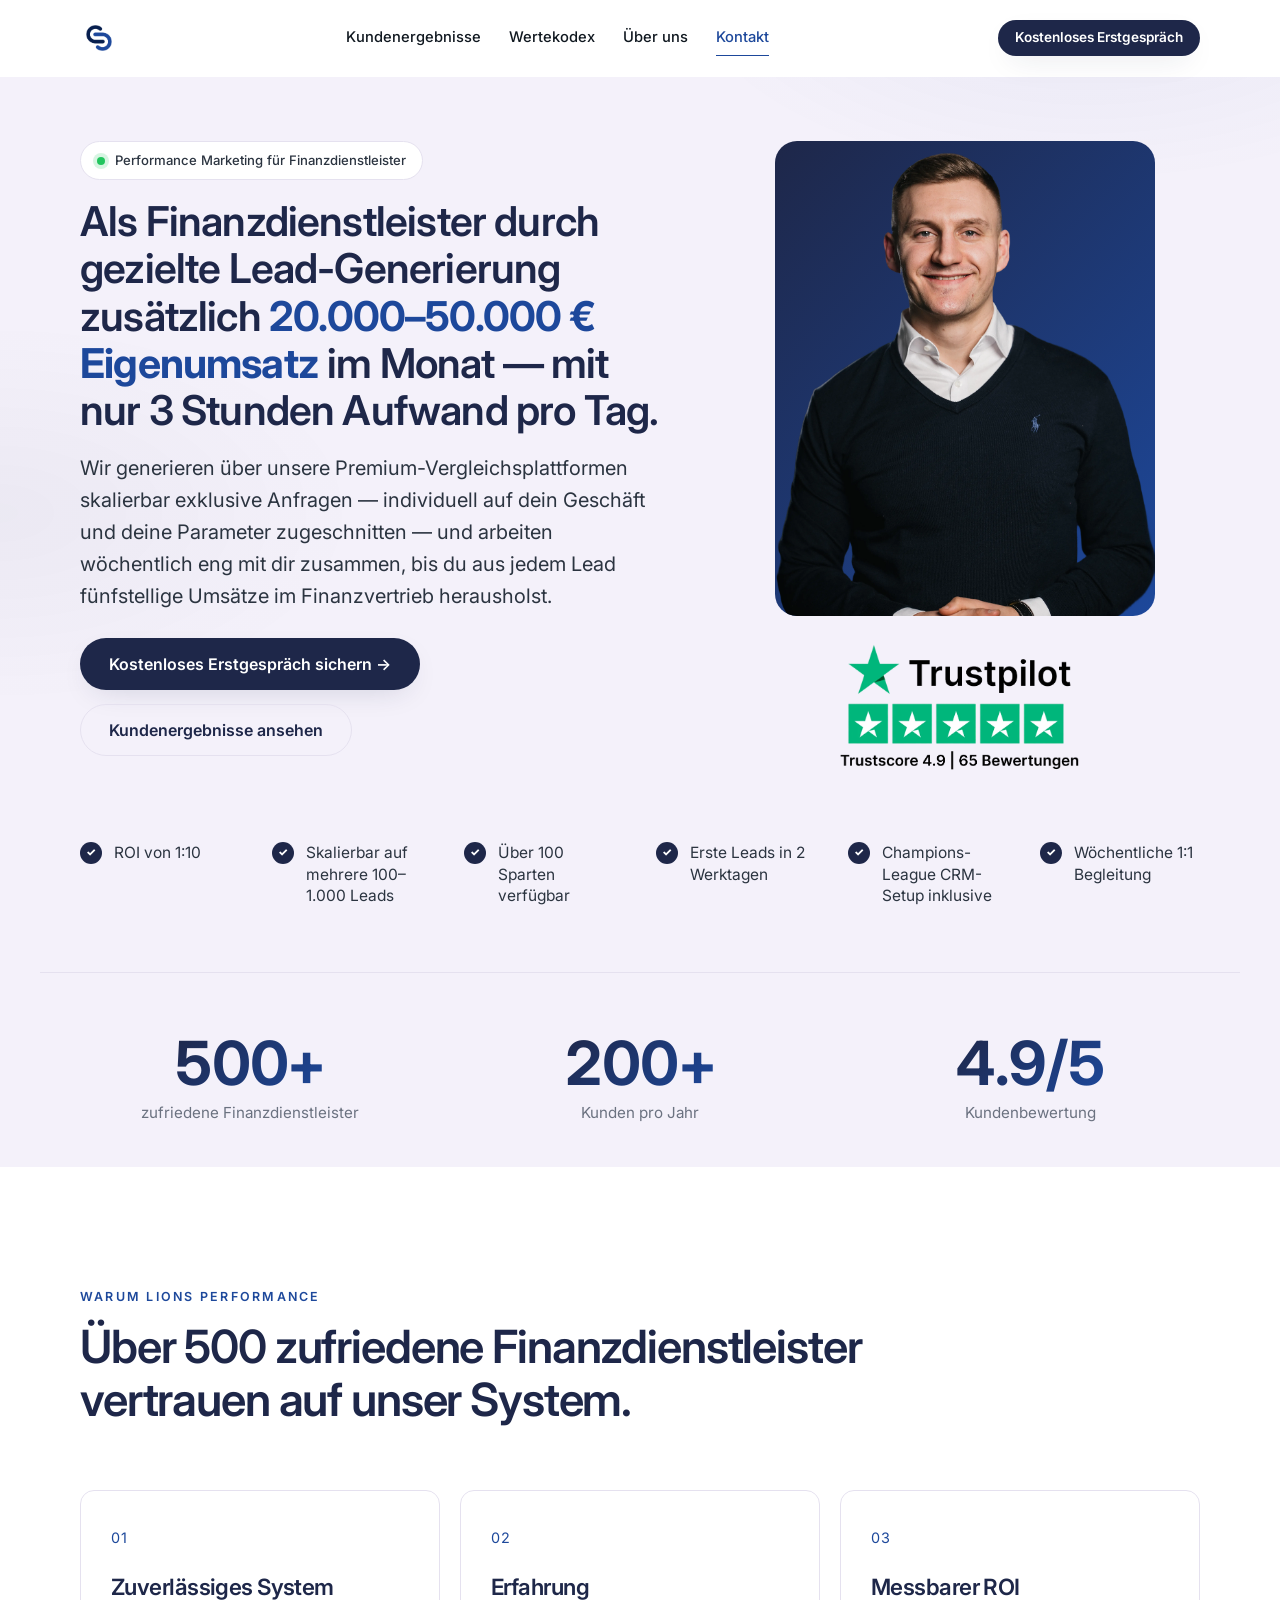
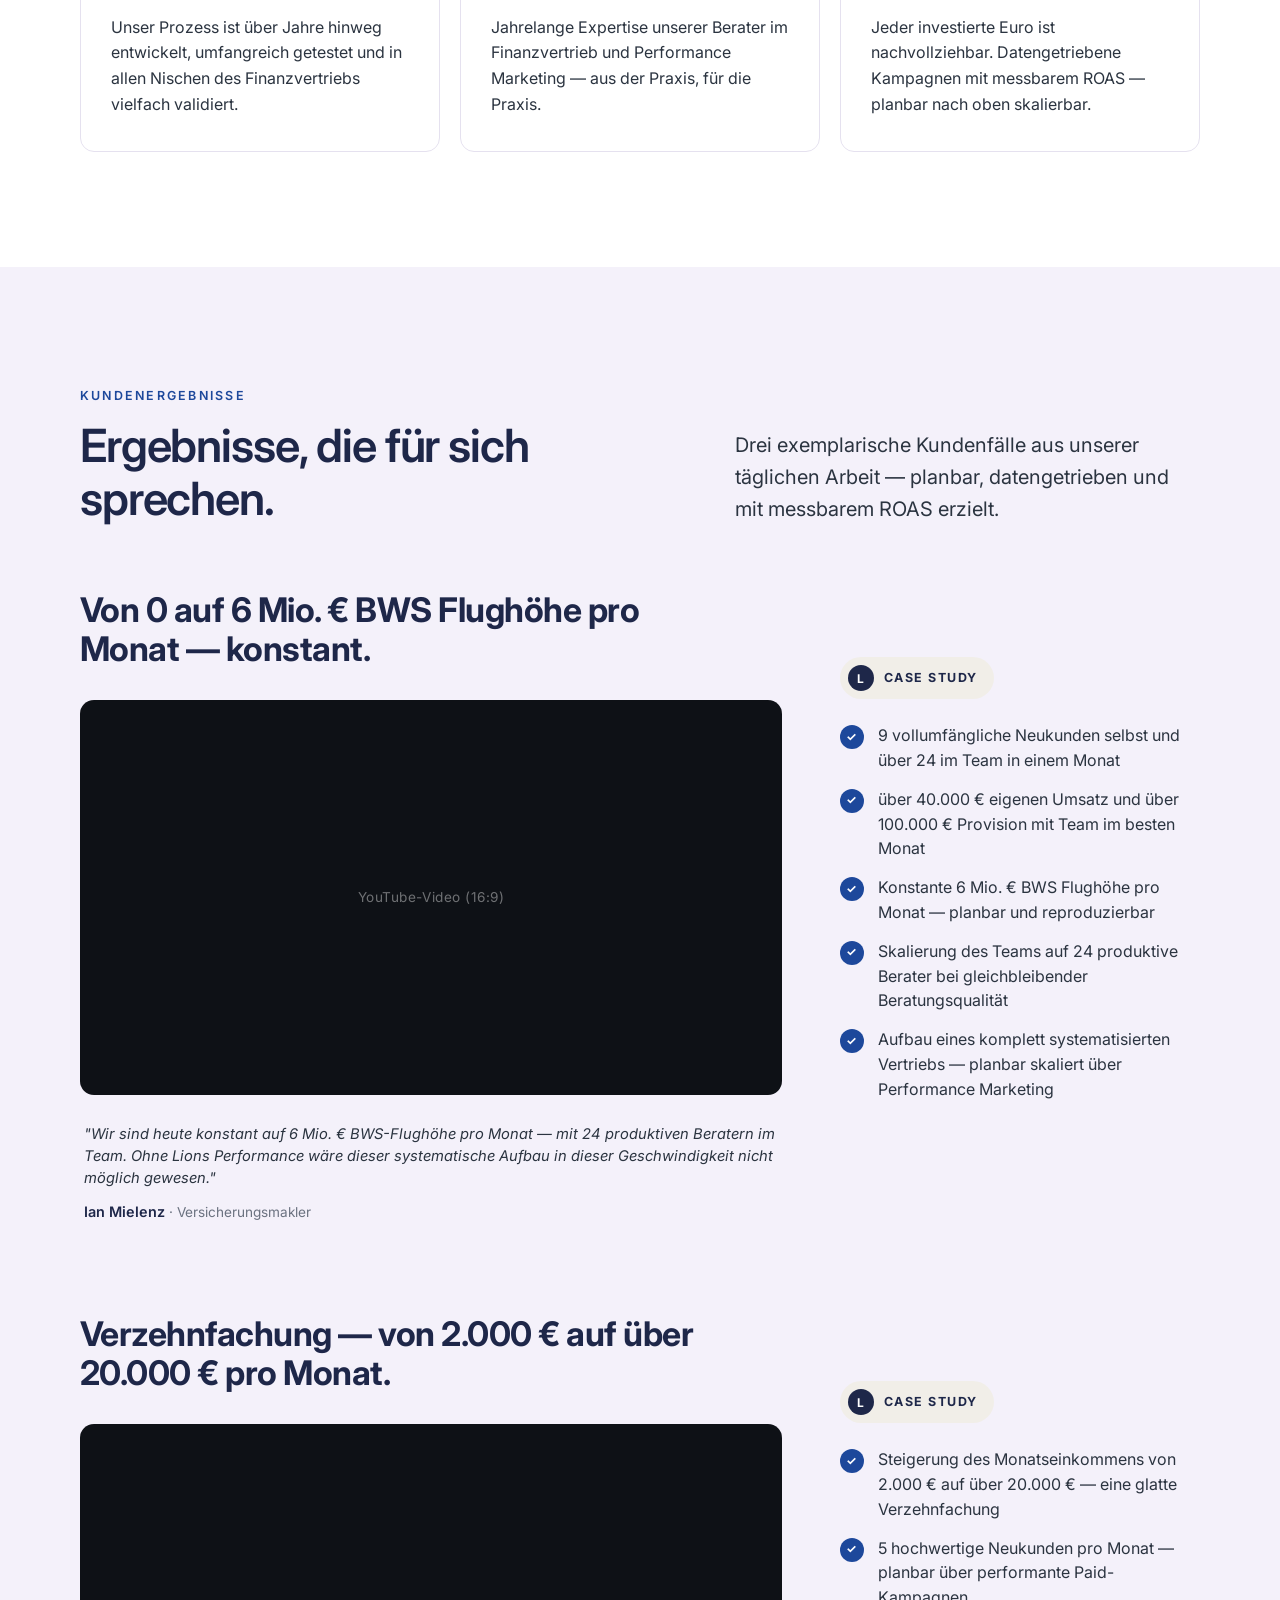
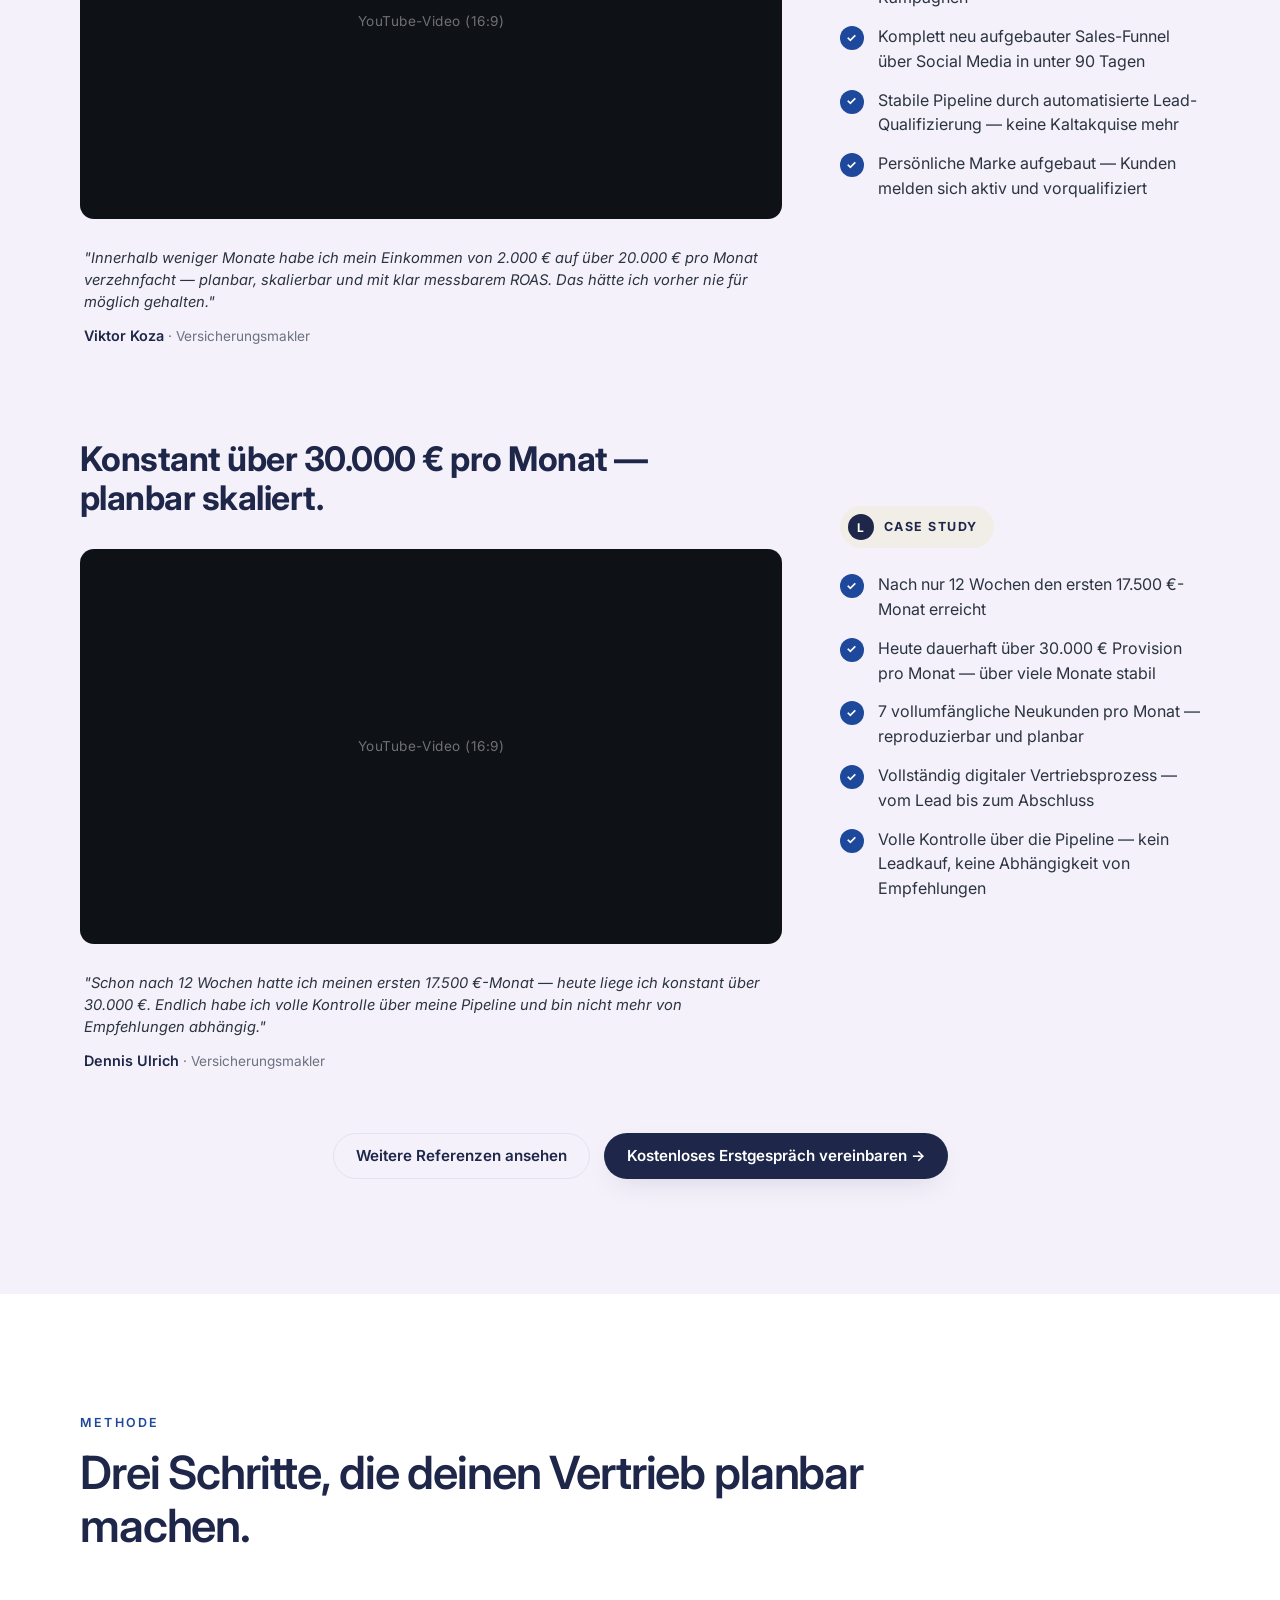
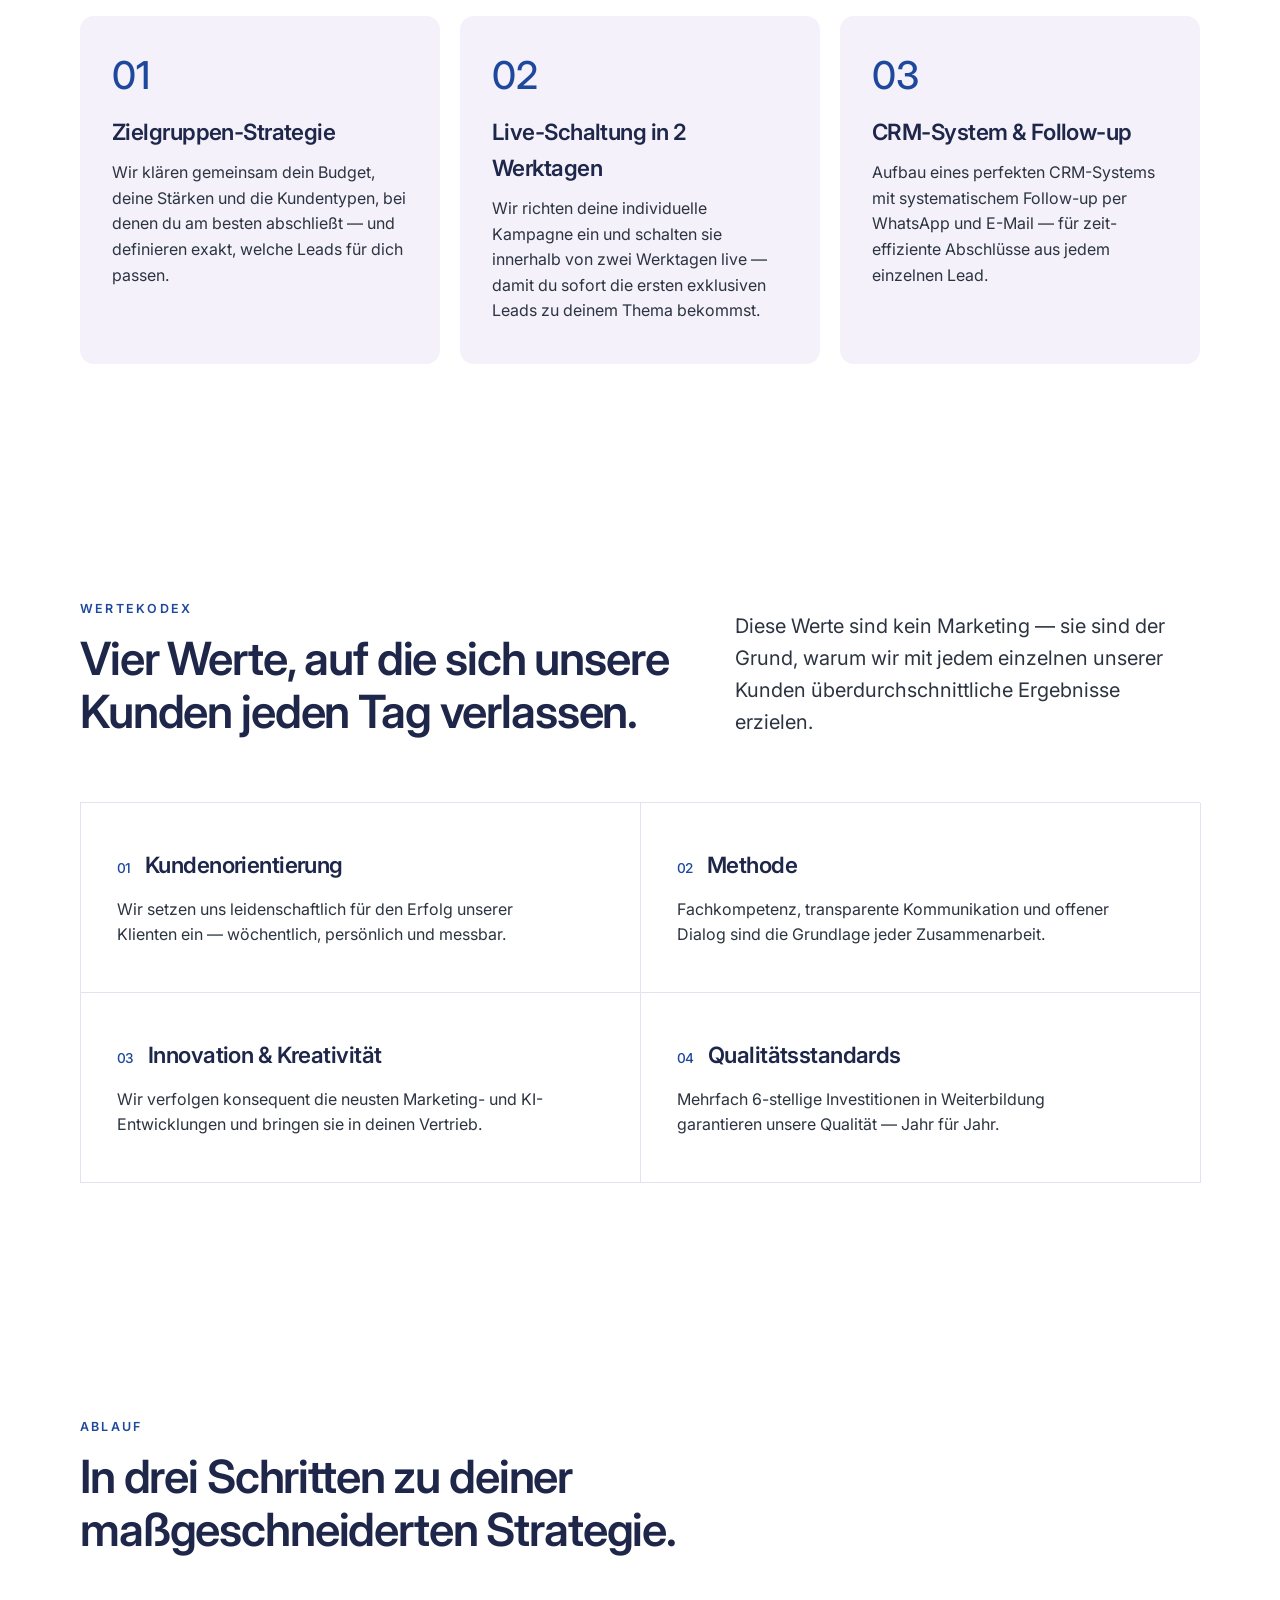
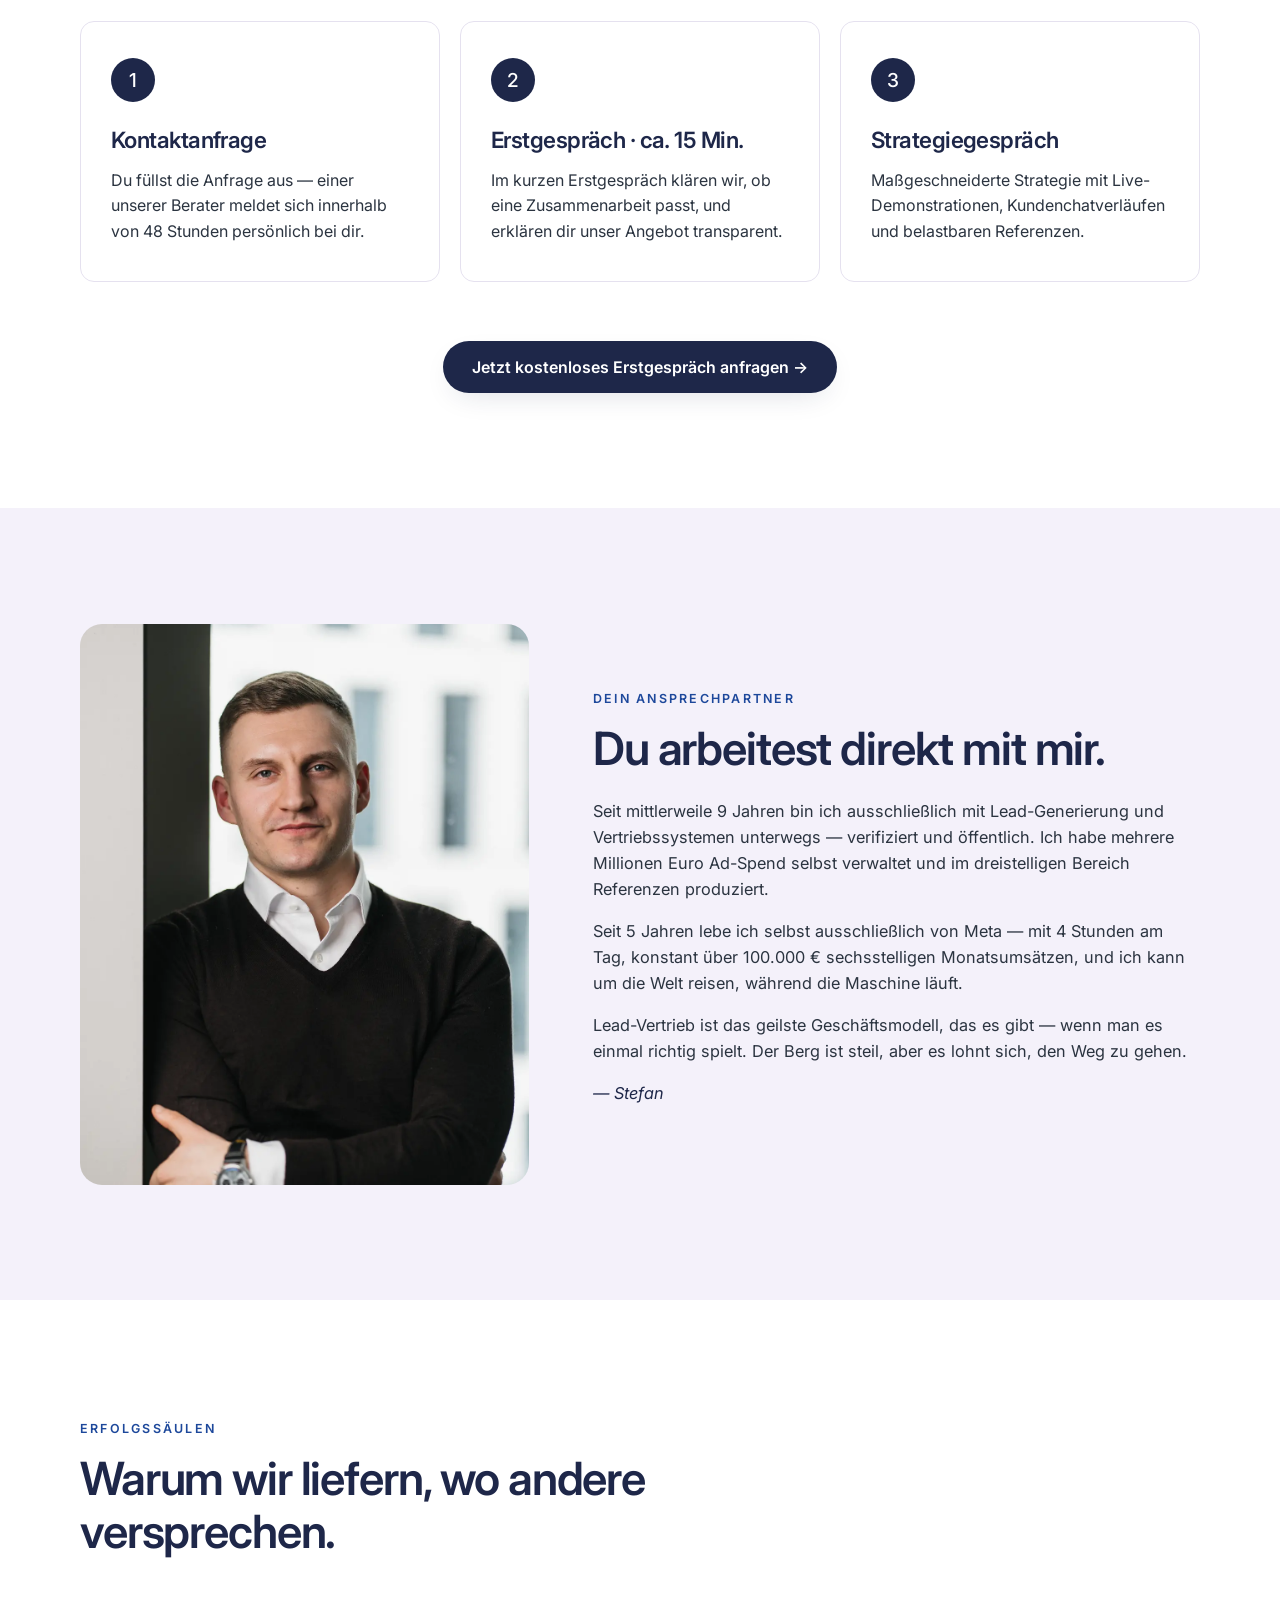
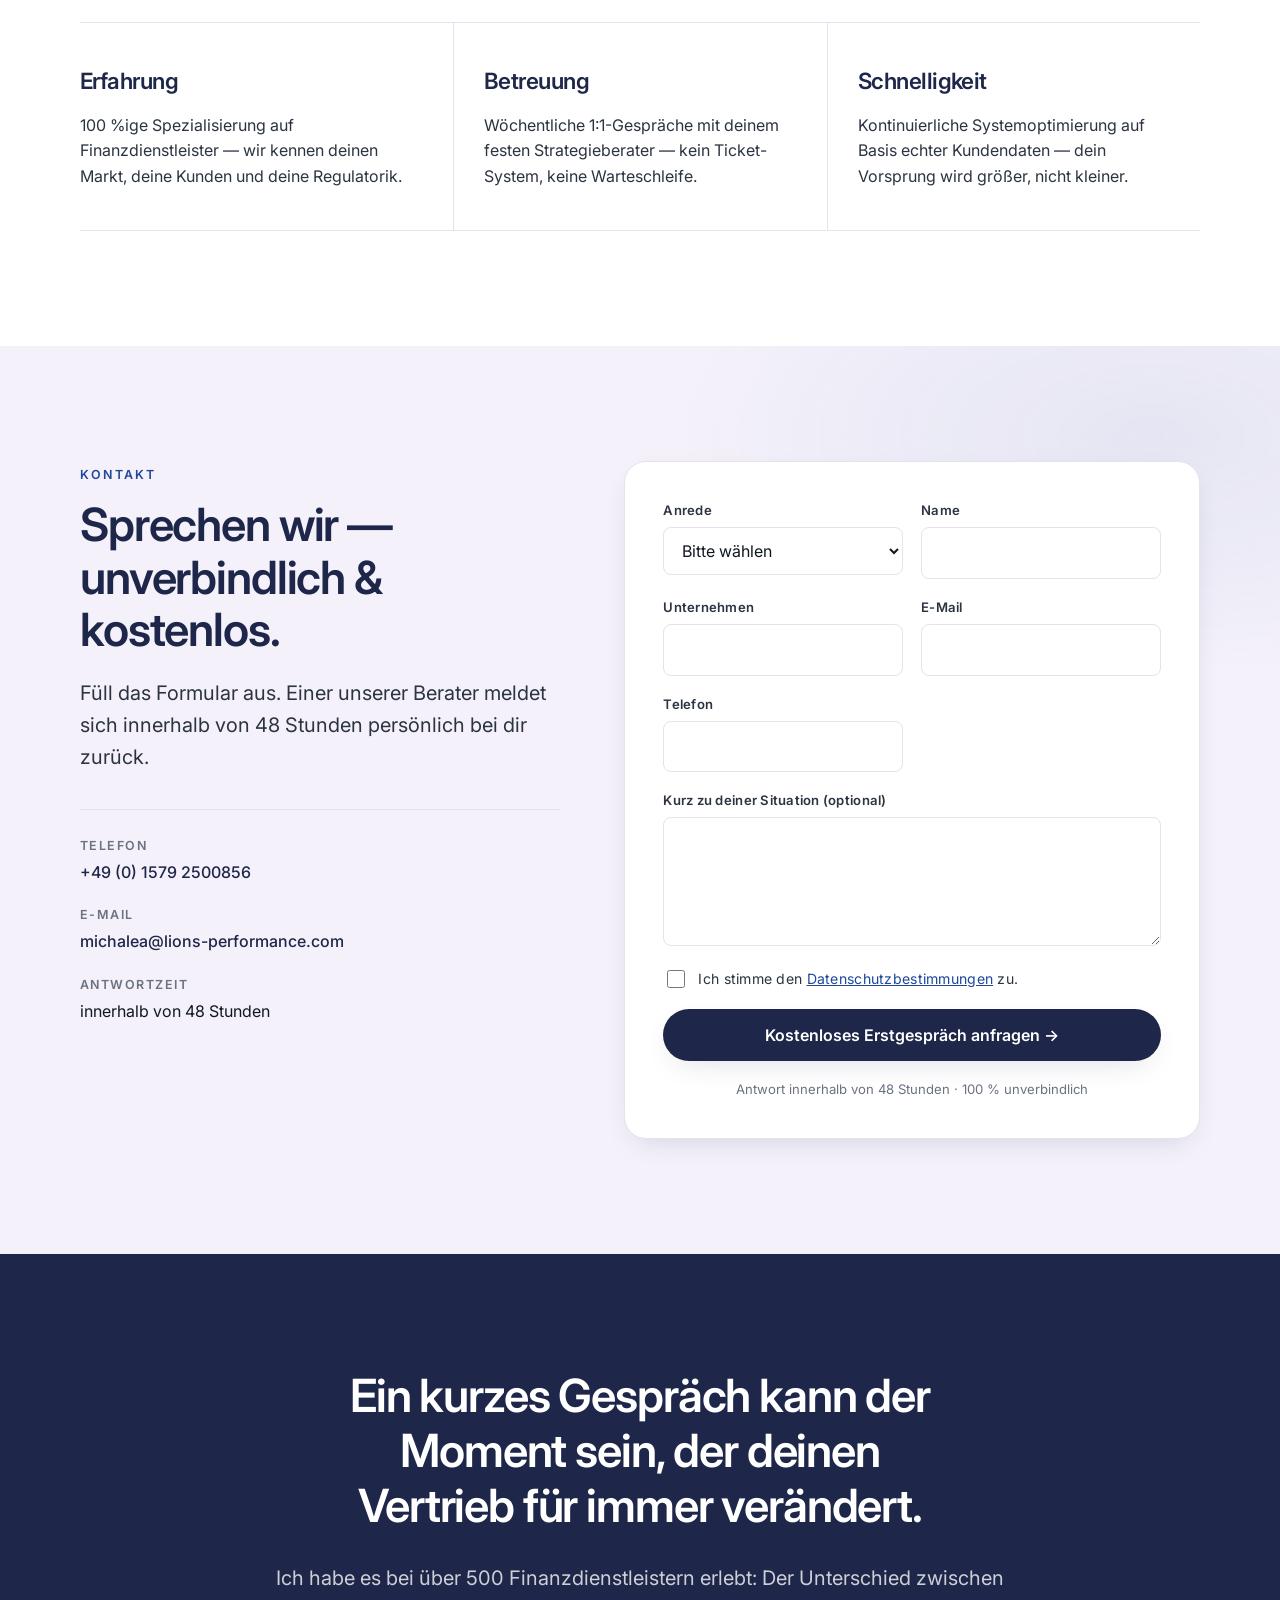
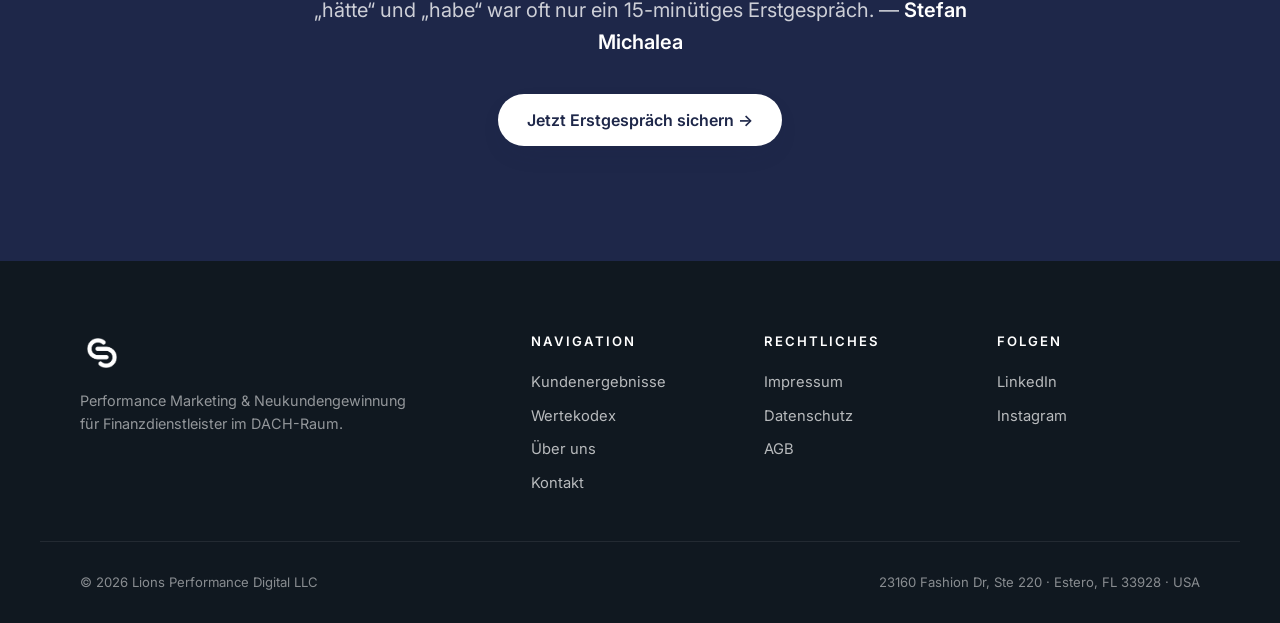
==== index.html @ 3a968c2c "Add files via upload" ====
<!DOCTYPE html>
<html lang="de">
<head>
    <meta charset="UTF-8" />
    <meta name="viewport" content="width=device-width, initial-scale=1.0" />
    <meta name="description" content="Lions Performance – Als Finanzdienstleister zusätzlich 4-7 hochwertige Neukunden im Monat ganzheitlich & planbar über Social Media gewinnen." />
    <title>Lions Performance – Neukundengewinnung für Finanzdienstleister</title>

    <link rel="icon" type="image/png" href="logofarbig.png" />
    <link rel="apple-touch-icon" href="logofarbig.png" />

    <link rel="preconnect" href="https://fonts.googleapis.com" />
    <link rel="preconnect" href="https://fonts.gstatic.com" crossorigin />
    <link href="https://fonts.googleapis.com/css2?family=Inter:wght@300;400;500;600;700;800&display=swap" rel="stylesheet" />

    <link rel="stylesheet" href="styles.css" />
</head>
<body>

<!-- =========================================================
     NAV
========================================================== -->
<header class="nav" id="nav">
    <div class="container nav__inner">
        <a href="#top" class="nav__brand" aria-label="Lions Performance Startseite">
            <img src="logofarbig.png" alt="Lions Performance" class="brand-logo" />
        </a>

        <nav class="nav__menu" aria-label="Hauptnavigation">
            <a href="#ergebnisse">Kundenergebnisse</a>
            <a href="#werte">Wertekodex</a>
            <a href="#ueber-uns">Über uns</a>
            <a href="#kontakt">Kontakt</a>
        </nav>

        <div class="nav__actions">
            <a href="#kontakt" class="btn btn--primary btn--sm">Kostenloses Erstgespräch</a>
            <button class="nav__toggle" aria-label="Menü öffnen" aria-expanded="false" id="navToggle">
                <span></span><span></span><span></span>
            </button>
        </div>
    </div>

    <div class="nav__mobile" id="navMobile" hidden>
        <a href="#ergebnisse">Kundenergebnisse</a>
        <a href="#werte">Wertekodex</a>
        <a href="#ueber-uns">Über uns</a>
        <a href="#kontakt">Kontakt</a>
        <a href="#kontakt" class="btn btn--primary">Kostenloses Erstgespräch</a>
    </div>
</header>

<main id="top">

<!-- =========================================================
     HERO
========================================================== -->
<section class="hero">
    <div class="container hero__grid">
        <div class="hero__main">
            <div class="hero__eyebrow">
                <span class="dot"></span>
                Performance Marketing für Finanzdienstleister
            </div>

            <h1 class="hero__title">
                Als Finanzdienstleister durch gezielte Lead-Generierung zusätzlich
                <span class="hl">20.000&ndash;50.000 € Eigenumsatz</span>
                im Monat &mdash; mit nur 3 Stunden Aufwand pro Tag.
            </h1>

            <p class="hero__lead">
                Wir generieren über unsere Premium-Vergleichsplattformen skalierbar exklusive Anfragen &mdash;
                individuell auf dein Geschäft und deine Parameter zugeschnitten &mdash; und arbeiten wöchentlich eng mit dir zusammen,
                bis du aus jedem Lead fünfstellige Umsätze im Finanzvertrieb herausholst.
            </p>

            <div class="hero__cta">
                <a href="#kontakt" class="btn btn--primary btn--lg">Kostenloses Erstgespräch sichern →</a>
                <a href="#ergebnisse" class="btn btn--ghost btn--lg">Kundenergebnisse ansehen</a>
            </div>
        </div>

        <aside class="hero__side">
            <div class="hero__photo">
                <img src="startseitestefan.webp" alt="Stefan Michalea · Gründer Lions Performance" />
            </div>

            <a href="https://de.trustpilot.com/review/lionsperformance.de" target="_blank" rel="noopener" class="hero__trust" aria-label="Trustpilot · Trustscore 4.9 von 5 aus 65 Bewertungen">
                <img src="trustpilot.png" alt="Trustpilot · Trustscore 4.9 von 5 aus 65 Bewertungen" />
            </a>
        </aside>
    </div>

    <ul class="container hero__points">
        <li><span class="check">✓</span> ROI von 1:10</li>
        <li><span class="check">✓</span> Skalierbar auf mehrere 100&ndash;1.000 Leads</li>
        <li><span class="check">✓</span> Über 100 Sparten verfügbar</li>
        <li><span class="check">✓</span> Erste Leads in 2 Werktagen</li>
        <li><span class="check">✓</span> Champions-League CRM-Setup inklusive</li>
        <li><span class="check">✓</span> Wöchentliche 1:1 Begleitung</li>
    </ul>

    <div class="container hero__meta">
        <div>
            <strong data-count-to="500" data-count-suffix="+">0</strong>
            <span>zufriedene Finanzdienstleister</span>
        </div>
        <div>
            <strong data-count-to="200" data-count-suffix="+">0</strong>
            <span>Kunden pro Jahr</span>
        </div>
        <div>
            <strong data-count-to="4.9" data-count-suffix="/5" data-count-decimals="1">0</strong>
            <span>Kundenbewertung</span>
        </div>
    </div>
</section>

<!-- =========================================================
     TRUST / 3 SÄULEN
========================================================== -->
<section class="trust" id="trust">
    <div class="container">
        <div class="section__head">
            <span class="eyebrow">Warum Lions Performance</span>
            <h2>Über 500 zufriedene Finanzdienstleister vertrauen auf unser System.</h2>
        </div>

        <div class="cards cards--3">
            <article class="card">
                <span class="card__num">01</span>
                <h3>Zuverlässiges System</h3>
                <p>Unser Prozess ist über Jahre hinweg entwickelt, umfangreich getestet und in allen Nischen des Finanzvertriebs vielfach validiert.</p>
            </article>

            <article class="card">
                <span class="card__num">02</span>
                <h3>Erfahrung</h3>
                <p>Jahrelange Expertise unserer Berater im Finanzvertrieb und Performance Marketing &mdash; aus der Praxis, für die Praxis.</p>
            </article>

            <article class="card">
                <span class="card__num">03</span>
                <h3>Messbarer ROI</h3>
                <p>Jeder investierte Euro ist nachvollziehbar. Datengetriebene Kampagnen mit messbarem ROAS &mdash; planbar nach oben skalierbar.</p>
            </article>
        </div>
    </div>
</section>

<!-- =========================================================
     KUNDENERGEBNISSE
========================================================== -->
<section class="results" id="ergebnisse">
    <div class="container">
        <div class="section__head section__head--split">
            <div>
                <span class="eyebrow">Kundenergebnisse</span>
                <h2>Ergebnisse, die für sich sprechen.</h2>
            </div>
            <p class="section__lead">
                Drei exemplarische Kundenfälle aus unserer täglichen Arbeit &mdash; planbar,
                datengetrieben und mit messbarem ROAS erzielt.
            </p>
        </div>

        <div class="results__grid">
            <article class="case">
                <div class="case__media">
                    <h3 class="case__headline">
                        Von 0 auf 6 Mio. € BWS Flughöhe pro Monat &mdash; konstant.
                    </h3>
                    <div class="case__video">
                        <iframe src="https://www.youtube.com/embed/q24wCTXeLfk?start=14" title="Ian Mielenz – Lions Performance Erfahrungsbericht" loading="lazy" allow="accelerometer; autoplay; clipboard-write; encrypted-media; gyroscope; picture-in-picture; web-share" allowfullscreen></iframe>
                    </div>
                    <div class="case__quote">
                        <p>"Wir sind heute konstant auf 6 Mio. € BWS-Flughöhe pro Monat &mdash; mit 24 produktiven Beratern im Team. Ohne Lions Performance wäre dieser systematische Aufbau in dieser Geschwindigkeit nicht möglich gewesen."</p>
                        <div class="case__quote-meta">
                            <strong>Ian Mielenz</strong>
                            <span>Versicherungsmakler</span>
                        </div>
                    </div>
                </div>

                <div class="case__content">
                    <div class="case__badge">
                        <span class="case__badge-icon">L</span>
                        CASE STUDY
                    </div>
                    <ul class="case__points">
                        <li>9 vollumfängliche Neukunden selbst und über 24 im Team in einem Monat</li>
                        <li>über 40.000 € eigenen Umsatz und über 100.000 € Provision mit Team im besten Monat</li>
                        <li>Konstante 6 Mio. € BWS Flughöhe pro Monat &mdash; planbar und reproduzierbar</li>
                        <li>Skalierung des Teams auf 24 produktive Berater bei gleichbleibender Beratungsqualität</li>
                        <li>Aufbau eines komplett systematisierten Vertriebs &mdash; planbar skaliert über Performance Marketing</li>
                        <!-- konkrete Ergebnisse vom Kunden hier ersetzen -->
                    </ul>
                </div>
            </article>

            <article class="case">
                <div class="case__media">
                    <h3 class="case__headline">
                        Verzehnfachung &mdash; von 2.000 € auf über 20.000 € pro Monat.
                    </h3>
                    <div class="case__video">
                        <iframe src="https://www.youtube.com/embed/63mc6WETAPY?start=16" title="Viktor Koza – Lions Performance Erfahrungsbericht" loading="lazy" allow="accelerometer; autoplay; clipboard-write; encrypted-media; gyroscope; picture-in-picture; web-share" allowfullscreen></iframe>
                    </div>
                    <div class="case__quote">
                        <p>"Innerhalb weniger Monate habe ich mein Einkommen von 2.000 € auf über 20.000 € pro Monat verzehnfacht &mdash; planbar, skalierbar und mit klar messbarem ROAS. Das hätte ich vorher nie für möglich gehalten."</p>
                        <div class="case__quote-meta">
                            <strong>Viktor Koza</strong>
                            <span>Versicherungsmakler</span>
                        </div>
                    </div>
                </div>

                <div class="case__content">
                    <div class="case__badge">
                        <span class="case__badge-icon">L</span>
                        CASE STUDY
                    </div>
                    <ul class="case__points">
                        <li>Steigerung des Monatseinkommens von 2.000 € auf über 20.000 € &mdash; eine glatte Verzehnfachung</li>
                        <li>5 hochwertige Neukunden pro Monat &mdash; planbar über performante Paid-Kampagnen</li>
                        <li>Komplett neu aufgebauter Sales-Funnel über Social Media in unter 90 Tagen</li>
                        <li>Stabile Pipeline durch automatisierte Lead-Qualifizierung &mdash; keine Kaltakquise mehr</li>
                        <li>Persönliche Marke aufgebaut &mdash; Kunden melden sich aktiv und vorqualifiziert</li>
                        <!-- konkrete Ergebnisse vom Kunden hier ersetzen -->
                    </ul>
                </div>
            </article>

            <article class="case">
                <div class="case__media">
                    <h3 class="case__headline">
                        Konstant über 30.000 € pro Monat &mdash; planbar skaliert.
                    </h3>
                    <div class="case__video">
                        <iframe src="https://www.youtube.com/embed/ItN4V4N_VzA?start=11" title="Dennis Ulrich – Lions Performance Erfahrungsbericht" loading="lazy" allow="accelerometer; autoplay; clipboard-write; encrypted-media; gyroscope; picture-in-picture; web-share" allowfullscreen></iframe>
                    </div>
                    <div class="case__quote">
                        <p>"Schon nach 12 Wochen hatte ich meinen ersten 17.500 €-Monat &mdash; heute liege ich konstant über 30.000 €. Endlich habe ich volle Kontrolle über meine Pipeline und bin nicht mehr von Empfehlungen abhängig."</p>
                        <div class="case__quote-meta">
                            <strong>Dennis Ulrich</strong>
                            <span>Versicherungsmakler</span>
                        </div>
                    </div>
                </div>

                <div class="case__content">
                    <div class="case__badge">
                        <span class="case__badge-icon">L</span>
                        CASE STUDY
                    </div>
                    <ul class="case__points">
                        <li>Nach nur 12 Wochen den ersten 17.500 €-Monat erreicht</li>
                        <li>Heute dauerhaft über 30.000 € Provision pro Monat &mdash; über viele Monate stabil</li>
                        <li>7 vollumfängliche Neukunden pro Monat &mdash; reproduzierbar und planbar</li>
                        <li>Vollständig digitaler Vertriebsprozess &mdash; vom Lead bis zum Abschluss</li>
                        <li>Volle Kontrolle über die Pipeline &mdash; kein Leadkauf, keine Abhängigkeit von Empfehlungen</li>
                        <!-- konkrete Ergebnisse vom Kunden hier ersetzen -->
                    </ul>
                </div>
            </article>
        </div>

        <div class="results__cta">
            <a href="referenzen.html" class="btn btn--ghost">Weitere Referenzen ansehen</a>
            <a href="#kontakt" class="btn btn--primary">Kostenloses Erstgespräch vereinbaren →</a>
        </div>
    </div>
</section>

<!-- =========================================================
     METHODE
========================================================== -->
<section class="method">
    <div class="container">
        <div class="section__head">
            <span class="eyebrow">Methode</span>
            <h2>Drei Schritte, die deinen Vertrieb planbar machen.</h2>
        </div>

        <ol class="method__steps">
            <li>
                <span class="step__num">01</span>
                <h3>Zielgruppen-Strategie</h3>
                <p>Wir klären gemeinsam dein Budget, deine Stärken und die Kundentypen, bei denen du am besten abschließt &mdash; und definieren exakt, welche Leads für dich passen.</p>
            </li>
            <li>
                <span class="step__num">02</span>
                <h3>Live-Schaltung in 2 Werktagen</h3>
                <p>Wir richten deine individuelle Kampagne ein und schalten sie innerhalb von zwei Werktagen live &mdash; damit du sofort die ersten exklusiven Leads zu deinem Thema bekommst.</p>
            </li>
            <li>
                <span class="step__num">03</span>
                <h3>CRM-System &amp; Follow-up</h3>
                <p>Aufbau eines perfekten CRM-Systems mit systematischem Follow-up per WhatsApp und E-Mail &mdash; für zeit-effiziente Abschlüsse aus jedem einzelnen Lead.</p>
            </li>
        </ol>
    </div>
</section>

<!-- =========================================================
     WERTEKODEX
========================================================== -->
<section class="values" id="werte">
    <div class="container">
        <div class="section__head section__head--split">
            <div>
                <span class="eyebrow">Wertekodex</span>
                <h2>Vier Werte, auf die sich unsere Kunden jeden Tag verlassen.</h2>
            </div>
            <p class="section__lead">
                Diese Werte sind kein Marketing &mdash; sie sind der Grund, warum wir mit jedem einzelnen unserer Kunden
                überdurchschnittliche Ergebnisse erzielen.
            </p>
        </div>

        <div class="values__grid">
            <article class="value">
                <h3><span>01</span> Kundenorientierung</h3>
                <p>Wir setzen uns leidenschaftlich für den Erfolg unserer Klienten ein &mdash; wöchentlich, persönlich und messbar.</p>
            </article>

            <article class="value">
                <h3><span>02</span> Methode</h3>
                <p>Fachkompetenz, transparente Kommunikation und offener Dialog sind die Grundlage jeder Zusammenarbeit.</p>
            </article>

            <article class="value">
                <h3><span>03</span> Innovation &amp; Kreativität</h3>
                <p>Wir verfolgen konsequent die neusten Marketing- und KI-Entwicklungen und bringen sie in deinen Vertrieb.</p>
            </article>

            <article class="value">
                <h3><span>04</span> Qualitätsstandards</h3>
                <p>Mehrfach 6-stellige Investitionen in Weiterbildung garantieren unsere Qualität &mdash; Jahr für Jahr.</p>
            </article>
        </div>
    </div>
</section>


<!-- =========================================================
     ERSTGESPRÄCH ABLAUF
========================================================== -->
<section class="process">
    <div class="container">
        <div class="section__head">
            <span class="eyebrow">Ablauf</span>
            <h2>In drei Schritten zu deiner maßgeschneiderten Strategie.</h2>
        </div>

        <div class="process__steps">
            <article class="pstep">
                <span class="pstep__num">1</span>
                <h3>Kontaktanfrage</h3>
                <p>Du füllst die Anfrage aus &mdash; einer unserer Berater meldet sich innerhalb von 48 Stunden persönlich bei dir.</p>
            </article>

            <article class="pstep">
                <span class="pstep__num">2</span>
                <h3>Erstgespräch · ca. 15 Min.</h3>
                <p>Im kurzen Erstgespräch klären wir, ob eine Zusammenarbeit passt, und erklären dir unser Angebot transparent.</p>
            </article>

            <article class="pstep">
                <span class="pstep__num">3</span>
                <h3>Strategiegespräch</h3>
                <p>Maßgeschneiderte Strategie mit Live-Demonstrationen, Kundenchatverläufen und belastbaren Referenzen.</p>
            </article>
        </div>

        <div class="process__cta">
            <a href="#kontakt" class="btn btn--primary btn--lg">Jetzt kostenloses Erstgespräch anfragen →</a>
        </div>
    </div>
</section>

<!-- =========================================================
     PERSÖNLICHE NOTE STEFAN
========================================================== -->
<section class="personal" id="ueber-uns">
    <div class="container personal__grid">
        <div class="personal__media">
            <img src="setefan2.webp" alt="Stefan Michalea · Gründer Lions Performance" class="personal__img" />
        </div>

        <div class="personal__copy">
            <span class="eyebrow">Dein Ansprechpartner</span>
            <h2>Du arbeitest direkt mit mir.</h2>
            <p>
                Seit mittlerweile 9 Jahren bin ich ausschließlich mit Lead-Generierung und Vertriebssystemen
                unterwegs &mdash; verifiziert und öffentlich. Ich habe mehrere Millionen Euro Ad-Spend selbst
                verwaltet und im dreistelligen Bereich Referenzen produziert.
            </p>
            <p>
                Seit 5 Jahren lebe ich selbst ausschließlich von Meta &mdash; mit 4 Stunden am Tag, konstant über
                100.000 € sechsstelligen Monatsumsätzen, und ich kann um die Welt reisen, während die Maschine läuft.
            </p>
            <p>
                Lead-Vertrieb ist das geilste Geschäftsmodell, das es gibt &mdash; wenn man es einmal richtig spielt.
                Der Berg ist steil, aber es lohnt sich, den Weg zu gehen.
            </p>
            <p class="personal__sign">&mdash; Stefan</p>
        </div>
    </div>
</section>

<!-- =========================================================
     ERFOLGSSÄULEN
========================================================== -->
<section class="pillars">
    <div class="container">
        <div class="section__head">
            <span class="eyebrow">Erfolgssäulen</span>
            <h2>Warum wir liefern, wo andere versprechen.</h2>
        </div>

        <div class="pillars__grid">
            <article class="pillar">
                <h3>Erfahrung</h3>
                <p>100 %ige Spezialisierung auf Finanzdienstleister &mdash; wir kennen deinen Markt, deine Kunden und deine Regulatorik.</p>
            </article>
            <article class="pillar">
                <h3>Betreuung</h3>
                <p>Wöchentliche 1:1-Gespräche mit deinem festen Strategieberater &mdash; kein Ticket-System, keine Warteschleife.</p>
            </article>
            <article class="pillar">
                <h3>Schnelligkeit</h3>
                <p>Kontinuierliche Systemoptimierung auf Basis echter Kundendaten &mdash; dein Vorsprung wird größer, nicht kleiner.</p>
            </article>
        </div>
    </div>
</section>

<!-- =========================================================
     KONTAKT
========================================================== -->
<section class="contact" id="kontakt">
    <div class="container contact__grid">
        <div class="contact__copy">
            <span class="eyebrow">Kontakt</span>
            <h2>Sprechen wir &mdash; unverbindlich &amp; kostenlos.</h2>
            <p>
                Füll das Formular aus. Einer unserer Berater meldet sich innerhalb von 48 Stunden
                persönlich bei dir zurück.
            </p>

            <ul class="contact__meta">
                <li>
                    <span class="contact__label">Telefon</span>
                    <a href="tel:+4915792500856">+49 (0) 1579 2500856</a>
                </li>
                <li>
                    <span class="contact__label">E-Mail</span>
                    <a href="mailto:michalea@lions-performance.com">michalea@lions-performance.com</a>
                </li>
                <li>
                    <span class="contact__label">Antwortzeit</span>
                    <span>innerhalb von 48 Stunden</span>
                </li>
            </ul>
        </div>

        <form class="contact__form" id="contactForm" novalidate>
            <div class="field">
                <label for="anrede">Anrede</label>
                <select id="anrede" name="anrede" required>
                    <option value="">Bitte wählen</option>
                    <option>Herr</option>
                    <option>Frau</option>
                    <option>Divers</option>
                </select>
            </div>

            <div class="field">
                <label for="name">Name</label>
                <input id="name" name="name" type="text" required autocomplete="name" />
            </div>

            <div class="field">
                <label for="unternehmen">Unternehmen</label>
                <input id="unternehmen" name="unternehmen" type="text" autocomplete="organization" />
            </div>

            <div class="field">
                <label for="email">E-Mail</label>
                <input id="email" name="email" type="email" required autocomplete="email" />
            </div>

            <div class="field">
                <label for="telefon">Telefon</label>
                <input id="telefon" name="telefon" type="tel" required autocomplete="tel" />
            </div>

            <div class="field field--full">
                <label for="nachricht">Kurz zu deiner Situation (optional)</label>
                <textarea id="nachricht" name="nachricht" rows="4"></textarea>
            </div>

            <div class="field field--full field--checkbox">
                <input id="datenschutz" name="datenschutz" type="checkbox" required />
                <label for="datenschutz">
                    Ich stimme den <a href="datenschutz.html" target="_blank" rel="noopener">Datenschutzbestimmungen</a> zu.
                </label>
            </div>

            <div class="field field--full">
                <button type="submit" class="btn btn--primary btn--lg btn--block">
                    Kostenloses Erstgespräch anfragen →
                </button>
                <p class="form__note">Antwort innerhalb von 48 Stunden · 100 % unverbindlich</p>
            </div>

            <p class="form__success" id="formSuccess" hidden>
                Vielen Dank! Deine Anfrage ist eingegangen &mdash; wir melden uns innerhalb von 48 Stunden.
            </p>
            <p class="form__error" id="formError" hidden>
                Beim Senden ist ein Fehler aufgetreten. Bitte versuche es erneut oder schreib uns direkt an
                <a href="mailto:michalea@lions-performance.com">michalea@lions-performance.com</a>.
            </p>
        </form>
    </div>
</section>

<!-- =========================================================
     CLOSING CTA
========================================================== -->
<section class="closing">
    <div class="container">
        <h2>
            Ein kurzes Gespräch kann der Moment sein, der deinen Vertrieb für immer verändert.
        </h2>
        <p>
            Ich habe es bei über 500 Finanzdienstleistern erlebt: Der Unterschied zwischen &bdquo;hätte&ldquo;
            und &bdquo;habe&ldquo; war oft nur ein 15-minütiges Erstgespräch.
            &mdash; <em>Stefan Michalea</em>
        </p>
        <a href="#kontakt" class="btn btn--primary btn--lg">Jetzt Erstgespräch sichern →</a>
    </div>
</section>

</main>

<!-- =========================================================
     FOOTER
========================================================== -->
<footer class="footer">
    <div class="container footer__inner">
        <div class="footer__brand">
            <img src="logoweiß.png" alt="Lions Performance" class="brand-logo brand-logo--footer" />
            <p>Performance Marketing &amp; Neukundengewinnung für Finanzdienstleister im DACH-Raum.</p>
        </div>

        <div class="footer__cols">
            <div>
                <h4>Navigation</h4>
                <a href="#ergebnisse">Kundenergebnisse</a>
                <a href="#werte">Wertekodex</a>
                <a href="#ueber-uns">Über uns</a>
                <a href="#kontakt">Kontakt</a>
            </div>
            <div>
                <h4>Rechtliches</h4>
                <a href="impressum.html">Impressum</a>
                <a href="datenschutz.html">Datenschutz</a>
                <a href="agb.html">AGB</a>
            </div>
            <div>
                <h4>Folgen</h4>
                <a href="https://www.linkedin.com/in/stefan-michalea-0977321a4/" target="_blank" rel="noopener">LinkedIn</a>
                <a href="https://www.instagram.com/stefan.michalea_/" target="_blank" rel="noopener">Instagram</a>
            </div>
        </div>
    </div>

    <div class="container footer__bottom">
        <span>© <span id="year"></span> Lions Performance Digital LLC</span>
        <span>23160 Fashion Dr, Ste 220 · Estero, FL 33928 · USA</span>
    </div>
</footer>

<script src="script.js"></script>
</body>
</html>
---- styles.css ----
/* =========================================================
   Lions Performance — Clean & Minimal Agency Theme
   Brand:
     Primärfarbe  #1E2749  (dark navy)
     Basiston     #F4F1FA  (soft lavender)
     Akzentfarbe  #1D489B  (royal blue)
     Textfarbe    #101820  (ink)
========================================================= */

:root {
    --c-primary:   #1E2749;
    --c-primary-2: #2a3660;
    --c-accent:    #1D489B;
    --c-accent-2:  #2a5bbf;
    --c-base:      #F4F1FA;
    --c-base-2:    #ECE7F4;
    --c-ink:       #101820;
    --c-ink-2:     #2b3440;
    --c-muted:     #6b7280;
    --c-line:      #e5e1ef;
    --c-white:     #ffffff;

    --radius-sm: 8px;
    --radius:    14px;
    --radius-lg: 22px;

    --shadow-sm: 0 1px 2px rgba(16,24,32,.04), 0 2px 6px rgba(16,24,32,.04);
    --shadow:    0 10px 30px -12px rgba(30,39,73,.18);
    --shadow-lg: 0 30px 80px -30px rgba(30,39,73,.35);

    --ease: cubic-bezier(.2,.7,.2,1);

    --container: 1200px;
    --gutter: clamp(20px, 4vw, 40px);

    --fs-display: clamp(2.3rem, 1.4rem + 3.8vw, 4.8rem);
    --fs-h2:      clamp(1.7rem, 1.1rem + 2.2vw, 2.9rem);
    --fs-h3:      clamp(1.15rem, 1rem + .6vw, 1.4rem);
    --fs-lead:    clamp(1.05rem, .98rem + .5vw, 1.25rem);
    --fs-body:    1rem;
    --fs-small:   .875rem;
}

/* ---------- Reset ---------- */
*, *::before, *::after { box-sizing: border-box; }
html { scroll-behavior: smooth; -webkit-text-size-adjust: 100%; }
body {
    margin: 0;
    font-family: 'Inter', system-ui, -apple-system, Segoe UI, Roboto, sans-serif;
    font-size: var(--fs-body);
    line-height: 1.6;
    color: var(--c-ink);
    background: var(--c-white);
    -webkit-font-smoothing: antialiased;
    text-rendering: optimizeLegibility;
    overflow-x: hidden;
}
img, svg { max-width: 100%; display: block; }
a { color: inherit; text-decoration: none; }
button { font: inherit; cursor: pointer; border: 0; background: none; color: inherit; }
ul, ol { list-style: none; padding: 0; margin: 0; }
h1, h2, h3, h4 { font-family: 'Inter', sans-serif; font-weight: 600; letter-spacing: -.025em; color: var(--c-primary); margin: 0; }

[hidden] { display: none !important; }
p { margin: 0; }

::selection { background: var(--c-primary); color: #fff; }

/* ---------- Layout helpers ---------- */
.container {
    width: 100%;
    max-width: var(--container);
    margin: 0 auto;
    padding: 0 var(--gutter);
}

section { padding: clamp(70px, 9vw, 130px) 0; }

.eyebrow {
    display: inline-flex;
    align-items: center;
    gap: 10px;
    font-size: .78rem;
    font-weight: 600;
    letter-spacing: .18em;
    text-transform: uppercase;
    color: var(--c-accent);
    margin-bottom: 14px;
}

.section__head { max-width: 820px; margin: 0 0 clamp(40px, 5vw, 70px); }
.section__head h2 { font-size: var(--fs-h2); line-height: 1.15; }
.section__head--split {
    display: grid;
    grid-template-columns: 1.3fr 1fr;
    gap: clamp(20px, 4vw, 60px);
    max-width: 100%;
    align-items: end;
}
.section__head--split .section__lead {
    font-size: var(--fs-lead);
    color: var(--c-ink-2);
}

/* ---------- Buttons ---------- */
.btn {
    display: inline-flex;
    align-items: center;
    justify-content: center;
    gap: 10px;
    padding: 14px 22px;
    border-radius: 999px;
    font-weight: 600;
    font-size: .95rem;
    line-height: 1;
    transition: transform .25s var(--ease), background-color .25s var(--ease), color .25s var(--ease), box-shadow .25s var(--ease), border-color .25s var(--ease);
    border: 1px solid transparent;
    white-space: nowrap;
}
.btn--sm  { padding: 10px 16px; font-size: .85rem; }
.btn--lg  { padding: 17px 28px; font-size: 1rem; }
.btn--block { width: 100%; }

.btn--primary {
    background: var(--c-primary);
    color: #fff;
    box-shadow: var(--shadow);
}
.btn--primary:hover { background: var(--c-accent); transform: translateY(-1px); }

.btn--ghost {
    background: transparent;
    color: var(--c-primary);
    border-color: var(--c-line);
}
.btn--ghost:hover { border-color: var(--c-primary); background: var(--c-base); }

/* ---------- Nav ---------- */
.nav {
    position: sticky;
    top: 0;
    z-index: 100;
    background: rgba(255,255,255,.82);
    backdrop-filter: saturate(160%) blur(12px);
    -webkit-backdrop-filter: saturate(160%) blur(12px);
    border-bottom: 1px solid transparent;
    transition: border-color .25s var(--ease), background .25s var(--ease);
}
.nav.is-scrolled { border-bottom-color: var(--c-line); }

.nav__inner {
    display: flex;
    align-items: center;
    justify-content: space-between;
    height: 76px;
    gap: 20px;
}
.nav__brand {
    display: inline-flex;
    align-items: center;
    gap: 10px;
}
.brand-logo {
    display: block;
    height: 38px;
    width: auto;
    object-fit: contain;
}
.brand-logo--footer { height: 44px; }

.nav__menu { display: flex; gap: 28px; }
.nav__menu a {
    font-size: .92rem;
    font-weight: 500;
    color: var(--c-ink);
    position: relative;
    padding: 6px 0;
    transition: color .2s var(--ease);
}
.nav__menu a::after {
    content: "";
    position: absolute;
    left: 0; right: 0; bottom: 0;
    height: 1px;
    background: var(--c-accent);
    transform: scaleX(0);
    transform-origin: left;
    transition: transform .25s var(--ease);
}
.nav__menu a:hover,
.nav__menu a.is-active { color: var(--c-accent); }
.nav__menu a:hover::after,
.nav__menu a.is-active::after { transform: scaleX(1); }

.nav__actions { display: flex; align-items: center; gap: 14px; }

.nav__toggle {
    display: none;
    width: 40px; height: 40px;
    border-radius: 10px;
    border: 1px solid var(--c-line);
    padding: 0;
    flex-direction: column;
    align-items: center; justify-content: center;
    gap: 5px;
}
.nav__toggle span {
    width: 18px; height: 2px; background: var(--c-primary); border-radius: 2px;
    transition: transform .25s var(--ease), opacity .2s var(--ease);
}
.nav__toggle.is-open span:nth-child(1) { transform: translateY(7px) rotate(45deg); }
.nav__toggle.is-open span:nth-child(2) { opacity: 0; }
.nav__toggle.is-open span:nth-child(3) { transform: translateY(-7px) rotate(-45deg); }

.nav__mobile {
    display: flex;
    flex-direction: column;
    gap: 4px;
    padding: 12px var(--gutter) 20px;
    border-top: 1px solid var(--c-line);
    background: #fff;
}
.nav__mobile a {
    padding: 14px 4px;
    font-weight: 500;
    border-bottom: 1px solid var(--c-line);
}
.nav__mobile a:last-child { border-bottom: 0; margin-top: 12px; }

/* ---------- Hero ---------- */
.hero {
    padding: clamp(36px, 5vw, 70px) 0 clamp(28px, 3.5vw, 50px);
    background:
        radial-gradient(700px 360px at 85% -10%, rgba(29,72,155,.06), transparent 60%),
        radial-gradient(600px 320px at 0% 40%, rgba(30,39,73,.04), transparent 60%),
        var(--c-base);
    position: relative;
}
.hero__eyebrow {
    display: inline-flex;
    align-items: center;
    gap: 10px;
    padding: 8px 16px;
    border: 1px solid var(--c-line);
    background: #fff;
    border-radius: 999px;
    font-size: .82rem;
    font-weight: 500;
    color: var(--c-ink-2);
    margin-bottom: 18px;
}
.hero__eyebrow .dot {
    width: 8px; height: 8px; border-radius: 50%;
    background: #22c55e;
    box-shadow: 0 0 0 4px rgba(34,197,94,.18);
}

.hero__title {
    font-size: clamp(1.6rem, 1.05rem + 1.9vw, 2.7rem);
    line-height: 1.15;
    letter-spacing: -.02em;
    max-width: 24ch;
    margin-bottom: 18px;
}
.hero__title .hl {
    color: var(--c-accent);
    font-weight: 700;
}

.hero__lead {
    max-width: 60ch;
    font-size: var(--fs-lead);
    color: var(--c-ink-2);
    margin-bottom: 26px;
}

.hero__grid {
    display: grid;
    grid-template-columns: 1.25fr 1fr;
    gap: clamp(32px, 5vw, 72px);
    align-items: start;
}

.hero__cta {
    display: flex;
    flex-wrap: wrap;
    gap: 14px;
    margin-bottom: 26px;
}

.hero__side {
    display: flex;
    flex-direction: column;
    align-items: center;
    gap: 18px;
}
.hero__photo {
    width: 100%;
    max-width: 380px;
    aspect-ratio: 4 / 5;
    border-radius: var(--radius-lg);
    background: linear-gradient(135deg, var(--c-primary), var(--c-accent));
    overflow: hidden;
    position: relative;
    box-shadow: var(--shadow-md);
}
.hero__photo img {
    width: 100%;
    height: 100%;
    object-fit: cover;
    display: block;
}
.hero__photo-label {
    position: absolute;
    inset: 0;
    display: flex;
    align-items: center;
    justify-content: center;
    color: rgba(255,255,255,.55);
    font-size: .9rem;
    letter-spacing: .04em;
}
.hero__photo:has(img) .hero__photo-label { display: none; }

.hero__trust {
    display: block;
    width: 100%;
    max-width: 251px;
    aspect-ratio: 251 / 147;
    border-radius: var(--radius-sm);
    background: rgba(15, 23, 42, .04);
    border: 1px dashed rgba(15, 23, 42, .12);
    position: relative;
    overflow: hidden;
    transition: transform .2s var(--ease);
}
.hero__trust:hover { transform: translateY(-2px); }
.hero__trust::before {
    content: "Trustpilot-Badge";
    position: absolute;
    inset: 0;
    display: flex;
    align-items: center;
    justify-content: center;
    color: var(--c-muted);
    font-size: .8rem;
    letter-spacing: .04em;
}
.hero__trust img {
    position: relative;
    width: 100%;
    height: 100%;
    object-fit: contain;
    display: block;
}
.hero__trust:has(img)::before { display: none; }
.hero__trust:has(img) {
    background: transparent;
    border: 0;
}

.hero__points {
    display: grid;
    grid-template-columns: repeat(6, 1fr);
    gap: 14px clamp(20px, 2.5vw, 36px);
    margin-top: clamp(36px, 5vw, 60px);
    list-style: none;
    padding-left: var(--gutter);
    padding-right: var(--gutter);
    padding-top: 0;
    padding-bottom: 0;
}
.hero__points li {
    display: flex;
    align-items: flex-start;
    gap: 12px;
    color: var(--c-ink-2);
    font-size: .97rem;
    line-height: 1.4;
}
.check {
    display: inline-flex;
    align-items: center; justify-content: center;
    width: 22px; height: 22px;
    border-radius: 50%;
    background: var(--c-primary);
    color: #fff;
    font-size: .7rem;
    font-weight: 800;
    flex-shrink: 0;
}

.hero__meta {
    display: grid;
    grid-template-columns: repeat(3, 1fr);
    gap: 20px clamp(20px, 4vw, 80px);
    padding: clamp(40px, 5vw, 60px) var(--gutter) 0;
    margin-top: clamp(40px, 5vw, 70px);
    border-top: 1px solid var(--c-line);
    text-align: center;
}
.hero__meta > div {
    display: flex;
    flex-direction: column;
    align-items: center;
    gap: 8px;
}
.hero__meta strong {
    display: block;
    font-family: 'Inter', sans-serif;
    font-size: clamp(2.4rem, 1.4rem + 3vw, 4.4rem);
    background: linear-gradient(135deg, var(--c-primary), var(--c-accent));
    -webkit-background-clip: text;
    background-clip: text;
    color: transparent;
    line-height: 1;
    font-weight: 700;
    letter-spacing: -.02em;
    font-variant-numeric: tabular-nums;
}
.hero__meta span {
    font-size: .95rem;
    color: var(--c-muted);
    max-width: 22ch;
    line-height: 1.4;
}

/* ---------- Trust / Cards ---------- */
.cards {
    display: grid;
    gap: 20px;
}
.cards--3 { grid-template-columns: repeat(auto-fit, minmax(260px, 1fr)); }
.card {
    padding: 34px 30px;
    border: 1px solid var(--c-line);
    border-radius: var(--radius);
    background: var(--c-white);
    transition: transform .3s var(--ease), box-shadow .3s var(--ease), border-color .3s var(--ease);
}
.card:hover {
    transform: translateY(-3px);
    box-shadow: var(--shadow);
    border-color: transparent;
}
.card__num {
    display: inline-block;
    font-family: 'Inter', sans-serif;
    font-size: .9rem;
    color: var(--c-accent);
    margin-bottom: 20px;
    letter-spacing: .1em;
}
.card h3 {
    font-size: var(--fs-h3);
    margin-bottom: 10px;
}
.card p { color: var(--c-ink-2); }

/* ---------- Results / Cases ---------- */
/* ---------- Legal pages ---------- */
.legal { background: #fff; padding: clamp(40px, 6vw, 80px) 0 clamp(60px, 8vw, 120px); }
.legal__container { max-width: 820px; }
.legal h2 {
    font-family: 'Inter', sans-serif;
    font-size: 1.25rem;
    font-weight: 600;
    color: var(--c-primary);
    margin: 36px 0 12px;
    line-height: 1.3;
}
.legal h2:first-child { margin-top: 0; }
.legal__sub {
    font-family: 'Inter', sans-serif;
    font-size: 1.02rem;
    font-weight: 600;
    color: var(--c-primary);
    margin: 22px 0 8px;
    line-height: 1.35;
}
.legal p,
.legal ul {
    color: var(--c-ink-2);
    line-height: 1.65;
    margin-bottom: 14px;
    font-size: 1rem;
}
.legal ul {
    padding-left: 1.3rem;
}
.legal li { margin-bottom: 6px; }
.legal a {
    color: var(--c-accent);
    text-decoration: underline;
    text-underline-offset: 2px;
}
.legal a:hover { color: var(--c-primary); }
.legal strong { color: var(--c-primary); font-weight: 600; }

/* ---------- Page header (subpages) ---------- */
.page-header {
    padding: clamp(110px, 14vw, 170px) 0 clamp(40px, 5vw, 70px);
    background:
        radial-gradient(900px 400px at 80% -10%, rgba(29,72,155,.08), transparent 60%),
        var(--c-base);
}
.page-header__back {
    display: inline-flex;
    align-items: center;
    gap: 8px;
    padding: 10px 20px;
    background: #fff;
    color: var(--c-primary);
    font-size: .9rem;
    font-weight: 600;
    border: 1px solid var(--c-line);
    border-radius: 999px;
    box-shadow: var(--shadow-sm);
    margin-bottom: 28px;
    transition: border-color .2s var(--ease), color .2s var(--ease), background .2s var(--ease), transform .2s var(--ease), box-shadow .2s var(--ease);
}
.page-header__back:hover {
    background: var(--c-primary);
    color: #fff;
    border-color: var(--c-primary);
    transform: translateY(-1px);
    box-shadow: var(--shadow);
}
.page-header h1 {
    font-size: clamp(1.9rem, 1.2rem + 2vw, 3rem);
    line-height: 1.1;
    letter-spacing: -.02em;
    color: var(--c-primary);
    margin: 10px 0 16px;
    max-width: 22ch;
}
.page-header p {
    font-size: var(--fs-lead);
    color: var(--c-ink-2);
    max-width: 60ch;
}

.results { background: var(--c-base); }
.results__grid {
    display: grid;
    gap: clamp(56px, 7vw, 96px);
    grid-template-columns: 1fr;
}
.case {
    display: grid;
    grid-template-columns: 1.95fr 1fr;
    gap: clamp(32px, 4.5vw, 64px);
    align-items: stretch;
}

.case__media {
    display: flex;
    flex-direction: column;
    gap: 14px;
}
.case__video {
    position: relative;
    width: 100%;
    aspect-ratio: 16 / 9;
    background: #0e1116;
    border-radius: var(--radius);
    overflow: hidden;
    box-shadow: var(--shadow-md);
}
.case__video::before {
    content: "YouTube-Video (16:9)";
    position: absolute;
    inset: 0;
    display: flex;
    align-items: center;
    justify-content: center;
    color: rgba(255,255,255,.4);
    font-size: .85rem;
    letter-spacing: .04em;
}
.case__video iframe,
.case__video video {
    position: absolute;
    inset: 0;
    width: 100%;
    height: 100%;
    border: 0;
    object-fit: cover;
}

.case__quote {
    padding: 14px 4px 0;
    color: var(--c-ink-2);
}
.case__quote p {
    font-style: italic;
    color: var(--c-ink-2);
    line-height: 1.5;
    margin-bottom: 10px;
    font-size: .92rem;
}
.case__quote-meta strong {
    display: inline;
    color: var(--c-primary);
    font-family: 'Inter', sans-serif;
    font-weight: 600;
    font-size: .9rem;
}
.case__quote-meta span {
    color: var(--c-muted);
    font-size: .85rem;
}
.case__quote-meta span::before {
    content: " · ";
    color: var(--c-muted);
}

.case__content {
    display: flex;
    flex-direction: column;
    justify-content: flex-start;
    padding-top: clamp(56px, 4vw + 1rem, 88px);
}
.case__badge {
    display: inline-flex;
    align-items: center;
    gap: 10px;
    padding: 8px 16px 8px 8px;
    background: #f1eee8;
    border-radius: 999px;
    font-size: .78rem;
    letter-spacing: .12em;
    font-weight: 700;
    color: var(--c-primary);
    align-self: flex-start;
    margin-bottom: 24px;
}
.case__badge-icon {
    width: 26px; height: 26px;
    border-radius: 50%;
    background: var(--c-primary);
    color: #fff;
    display: inline-flex;
    align-items: center; justify-content: center;
    font-family: 'Inter', sans-serif;
    font-size: .75rem;
    font-weight: 700;
}
.case__headline {
    font-size: clamp(1.5rem, 1rem + 1.4vw, 2.2rem);
    line-height: 1.15;
    letter-spacing: -.015em;
    color: var(--c-primary);
    font-weight: 700;
    margin-bottom: 18px;
    max-width: 28ch;
}
.case__points {
    list-style: none;
    display: flex;
    flex-direction: column;
    gap: 14px;
    padding: 0;
}
.case__points li {
    position: relative;
    padding-left: 38px;
    color: var(--c-ink-2);
    line-height: 1.55;
}
.case__points li::before {
    content: "✓";
    position: absolute;
    left: 0; top: 2px;
    width: 24px; height: 24px;
    border-radius: 50%;
    background: var(--c-accent);
    color: #fff;
    display: inline-flex;
    align-items: center; justify-content: center;
    font-size: .75rem;
    font-weight: 700;
}

.results__cta {
    margin-top: clamp(40px, 5vw, 60px);
    display: flex;
    flex-wrap: wrap;
    justify-content: center;
    gap: 14px;
}

@media (max-width: 820px) {
    .case {
        grid-template-columns: 1fr;
        gap: 32px;
    }
    .case__content { padding-top: 0; }
}

/* ---------- Method ---------- */
.method__steps {
    display: grid;
    gap: 20px;
    grid-template-columns: repeat(auto-fit, minmax(260px, 1fr));
    counter-reset: step;
}
.method__steps li {
    padding: 40px 32px;
    background: var(--c-base);
    border-radius: var(--radius);
    position: relative;
    transition: background .3s var(--ease), transform .3s var(--ease);
}
.method__steps li:hover { background: var(--c-primary); transform: translateY(-3px); }
.method__steps li:hover h3,
.method__steps li:hover p { color: #fff; }
.method__steps li:hover .step__num { color: rgba(255,255,255,.6); }

.step__num {
    display: block;
    font-family: 'Inter', sans-serif;
    font-size: 2.4rem;
    color: var(--c-accent);
    margin-bottom: 20px;
    line-height: 1;
    font-weight: 500;
    transition: color .3s var(--ease);
}
.method__steps h3 {
    font-size: var(--fs-h3);
    margin-bottom: 10px;
    transition: color .3s var(--ease);
}
.method__steps p {
    color: var(--c-ink-2);
    transition: color .3s var(--ease);
}

/* ---------- Marquee ---------- */
/* ---------- Values ---------- */
.values__grid {
    display: grid;
    grid-template-columns: repeat(2, 1fr);
    gap: 0;
    border-top: 1px solid var(--c-line);
    border-left: 1px solid var(--c-line);
}
.value {
    padding: 44px 36px;
    border-right: 1px solid var(--c-line);
    border-bottom: 1px solid var(--c-line);
    transition: background .3s var(--ease);
}
.value:hover { background: var(--c-base); }
.value h3 {
    font-size: var(--fs-h3);
    margin-bottom: 14px;
    display: flex;
    align-items: baseline;
    gap: 14px;
}
.value h3 span {
    font-size: .85rem;
    font-family: 'Inter', sans-serif;
    color: var(--c-accent);
    font-weight: 500;
}
.value p { color: var(--c-ink-2); max-width: 45ch; }

/* ---------- Process ---------- */
.process__steps {
    display: grid;
    gap: 20px;
    grid-template-columns: repeat(auto-fit, minmax(260px, 1fr));
    counter-reset: pstep;
}
.pstep {
    padding: 36px 30px;
    border: 1px solid var(--c-line);
    border-radius: var(--radius);
    position: relative;
    background: #fff;
    transition: transform .3s var(--ease), box-shadow .3s var(--ease);
}
.pstep:hover { transform: translateY(-3px); box-shadow: var(--shadow); }
.pstep__num {
    display: inline-flex;
    align-items: center; justify-content: center;
    width: 44px; height: 44px;
    border-radius: 50%;
    background: var(--c-primary);
    color: #fff;
    font-family: 'Inter', sans-serif;
    font-size: 1.2rem;
    margin-bottom: 20px;
    font-weight: 500;
}
.pstep h3 { font-size: var(--fs-h3); margin-bottom: 10px; }
.pstep p { color: var(--c-ink-2); }

.process__cta {
    margin-top: clamp(40px, 5vw, 60px);
    text-align: center;
}

/* ---------- Team ---------- */
/* ---------- Personal note ---------- */
.personal { background: var(--c-base); }
.personal__grid {
    display: grid;
    grid-template-columns: .85fr 1.15fr;
    gap: clamp(30px, 5vw, 70px);
    align-items: center;
}
.personal__media {
    position: relative;
    aspect-ratio: 4/5;
    border-radius: var(--radius-lg);
    overflow: hidden;
    box-shadow: var(--shadow-md);
}
.personal__img {
    width: 100%;
    height: 100%;
    object-fit: cover;
    display: block;
}
.personal__copy h2 {
    font-size: var(--fs-h2);
    line-height: 1.15;
    margin-bottom: 22px;
}
.personal__copy p {
    color: var(--c-ink-2);
    margin-bottom: 16px;
    font-size: 1.02rem;
    line-height: 1.6;
}
.personal__sign {
    color: var(--c-primary) !important;
    font-style: italic;
    margin-top: 8px !important;
}

/* ---------- Pillars ---------- */
.pillars__grid {
    display: grid;
    grid-template-columns: repeat(3, 1fr);
    gap: 0;
    border-top: 1px solid var(--c-line);
}
.pillar {
    padding: 40px 30px 40px 0;
    border-bottom: 1px solid var(--c-line);
    position: relative;
}
.pillar + .pillar { padding-left: 30px; border-left: 1px solid var(--c-line); }
.pillar h3 {
    font-size: var(--fs-h3);
    margin-bottom: 14px;
}
.pillar p { color: var(--c-ink-2); }

/* ---------- Contact ---------- */
.contact {
    background:
        radial-gradient(800px 400px at 90% 10%, rgba(29,72,155,.07), transparent 60%),
        var(--c-base);
}
.contact__grid {
    display: grid;
    grid-template-columns: 1fr 1.2fr;
    gap: clamp(30px, 5vw, 70px);
    align-items: start;
}
.contact__copy h2 {
    font-size: var(--fs-h2);
    line-height: 1.15;
    margin-bottom: 20px;
}
.contact__copy p {
    color: var(--c-ink-2);
    font-size: var(--fs-lead);
    margin-bottom: 36px;
}
.contact__meta {
    display: flex;
    flex-direction: column;
    gap: 20px;
    padding-top: 26px;
    border-top: 1px solid var(--c-line);
}
.contact__meta li {
    display: flex;
    flex-direction: column;
    gap: 4px;
}
.contact__label {
    font-size: .78rem;
    text-transform: uppercase;
    letter-spacing: .12em;
    color: var(--c-muted);
    font-weight: 600;
}
.contact__meta a { color: var(--c-primary); font-weight: 500; }
.contact__meta a:hover { color: var(--c-accent); }

.contact__form {
    background: #fff;
    border: 1px solid var(--c-line);
    border-radius: var(--radius-lg);
    padding: clamp(26px, 3vw, 40px);
    display: grid;
    grid-template-columns: 1fr 1fr;
    gap: 18px;
    box-shadow: var(--shadow);
}
.field { display: flex; flex-direction: column; gap: 6px; }
.field--full { grid-column: 1 / -1; }
.field label {
    font-size: .82rem;
    font-weight: 600;
    color: var(--c-ink-2);
    letter-spacing: .02em;
}
.field input,
.field select,
.field textarea {
    font: inherit;
    color: var(--c-ink);
    width: 100%;
    padding: 12px 14px;
    border: 1px solid var(--c-line);
    border-radius: var(--radius-sm);
    background: #fff;
    outline: none;
    transition: border-color .2s var(--ease), box-shadow .2s var(--ease);
}
.field input:focus,
.field select:focus,
.field textarea:focus {
    border-color: var(--c-accent);
    box-shadow: 0 0 0 4px rgba(29,72,155,.12);
}
.field textarea { resize: vertical; min-height: 90px; }

.field--checkbox {
    flex-direction: row;
    align-items: flex-start;
    gap: 10px;
    padding-top: 4px;
}
.field--checkbox input {
    flex-shrink: 0;
    width: 18px; height: 18px;
    accent-color: var(--c-accent);
    margin-top: 2px;
}
.field--checkbox label {
    font-size: .88rem;
    font-weight: 400;
    color: var(--c-ink-2);
}
.field--checkbox a { color: var(--c-accent); text-decoration: underline; }

.form__note {
    margin-top: 12px;
    text-align: center;
    font-size: .82rem;
    color: var(--c-muted);
}
.form__success {
    grid-column: 1/-1;
    background: var(--c-primary);
    color: #fff;
    padding: 18px 22px;
    border-radius: var(--radius-sm);
    text-align: center;
    font-weight: 500;
}
.form__error {
    grid-column: 1/-1;
    background: #fdecea;
    color: #b91c1c;
    border: 1px solid #fbcaca;
    padding: 16px 20px;
    border-radius: var(--radius-sm);
    font-size: .95rem;
    line-height: 1.5;
}
.form__error a { color: #b91c1c; text-decoration: underline; }

/* ---------- Closing ---------- */
.closing {
    background: var(--c-primary);
    color: #fff;
    text-align: center;
}
.closing h2 {
    color: #fff;
    font-size: var(--fs-h2);
    line-height: 1.2;
    max-width: 22ch;
    margin: 0 auto 28px;
}
.closing p {
    max-width: 56ch;
    margin: 0 auto 36px;
    color: rgba(255,255,255,.78);
    font-size: var(--fs-lead);
}
.closing p em { color: #fff; font-style: normal; font-weight: 600; }
.closing .btn--primary {
    background: #fff;
    color: var(--c-primary);
}
.closing .btn--primary:hover { background: var(--c-accent); color: #fff; }

/* ---------- Footer ---------- */
.footer {
    background: var(--c-ink);
    color: rgba(255,255,255,.7);
    padding: 70px 0 30px;
}
.footer__inner {
    display: grid;
    grid-template-columns: 1.2fr 2fr;
    gap: 50px;
    padding-bottom: 40px;
    border-bottom: 1px solid rgba(255,255,255,.08);
}
.footer__brand p {
    margin-top: 14px;
    font-size: .9rem;
    max-width: 38ch;
    color: rgba(255,255,255,.55);
}

.footer__cols {
    display: grid;
    grid-template-columns: repeat(3, 1fr);
    gap: 30px;
}
.footer__cols h4 {
    color: #fff;
    font-family: 'Inter', sans-serif;
    font-size: .82rem;
    text-transform: uppercase;
    letter-spacing: .15em;
    margin-bottom: 14px;
    font-weight: 600;
}
.footer__cols a {
    display: block;
    padding: 5px 0;
    font-size: .92rem;
    color: rgba(255,255,255,.7);
    transition: color .2s var(--ease);
}
.footer__cols a:hover { color: #fff; }

.footer__bottom {
    padding-top: 30px;
    display: flex;
    justify-content: space-between;
    flex-wrap: wrap;
    gap: 10px;
    font-size: .82rem;
    color: rgba(255,255,255,.5);
}

/* ---------- Animations ---------- */
.reveal {
    opacity: 0;
    transform: translateY(24px);
    transition: opacity .9s var(--ease), transform .9s var(--ease);
    will-change: opacity, transform;
}
.reveal.is-visible { opacity: 1; transform: none; }

/* ---------- Responsive ---------- */
@media (max-width: 980px) {
    .section__head--split { grid-template-columns: 1fr; align-items: start; }
    .values__grid { grid-template-columns: 1fr; border-left: 0; border-right: 1px solid var(--c-line); }
    .value { border-right: 0; }
    .hero__grid { grid-template-columns: 1fr; }
    .hero__side {
        position: static;
        flex-direction: row;
        align-items: flex-start;
        flex-wrap: wrap;
        margin-bottom: 0;
    }
    .hero__photo {
        max-width: 320px;
        width: 100%;
        margin-left: 0;
        transform: none;
    }
    .hero__points { grid-template-columns: repeat(3, 1fr); }
    .hero__meta { grid-template-columns: 1fr 1fr; }
    .personal__grid { grid-template-columns: 1fr; }
    .personal__media { aspect-ratio: 4/5; max-width: 320px; margin: 0 auto; }
    .pillars__grid { grid-template-columns: 1fr; }
    .pillar + .pillar { padding-left: 0; border-left: 0; }
    .pillar { padding: 34px 0; }
    .contact__grid { grid-template-columns: 1fr; }
}

@media (max-width: 760px) {
    .nav__menu { display: none; }
    .nav__actions .btn--primary { display: none; }
    .nav__toggle { display: inline-flex; }
    .contact__form { grid-template-columns: 1fr; }
    .hero__meta { gap: 22px 28px; }
    .footer__inner { grid-template-columns: 1fr; gap: 30px; }
    .footer__cols { grid-template-columns: 1fr 1fr; }
}

/* === Mobile-Layout schon ab 986px === */
@media (max-width: 986px) {
    section { padding: clamp(60px, 9vw, 90px) 0; }

    .hero { padding: clamp(40px, 7vw, 70px) 0 30px; }
    .hero__title,
    .hero__lead { max-width: 100%; }
    .hero__title { font-size: clamp(1.5rem, 1rem + 2.2vw, 2.1rem); }
    .hero__cta { flex-direction: column; gap: 10px; }
    .hero__cta .btn { width: 100%; }
    .btn { white-space: normal; line-height: 1.25; text-align: center; }
    .hero__side {
        flex-direction: column;
        align-items: center;
        gap: 16px;
    }
    .hero__photo { max-width: 300px; }
    .hero__trust { max-width: 240px; }
    .hero__points { grid-template-columns: 1fr 1fr; gap: 14px 22px; }
    .hero__meta { grid-template-columns: 1fr 1fr; gap: 28px; }
    .hero__meta > div:nth-child(3) { grid-column: 1 / -1; }
    .hero__meta strong { font-size: clamp(2.4rem, 1.6rem + 3vw, 3.4rem); }

    .section__head { margin-bottom: 44px; }
    .section__head h2,
    .personal__copy h2,
    .closing h2 { font-size: clamp(1.6rem, 1rem + 2.4vw, 2.2rem); }

    .case__headline { font-size: clamp(1.4rem, 1rem + 1.6vw, 1.9rem); }
    .results__cta { flex-direction: column; }
    .results__cta .btn { width: 100%; }
}

@media (max-width: 480px) {
    .footer__cols { grid-template-columns: 1fr; }
    .hero__points { grid-template-columns: 1fr 1fr; }
    .hero__meta { grid-template-columns: 1fr; gap: 28px; }
    .hero__meta > div:nth-child(3) { grid-column: auto; }
    .hero__photo { max-width: 260px; }
    .hero__trust { max-width: 220px; }
}

/* === 320–380px Optimierung === */
@media (max-width: 380px) {
    :root { --gutter: 16px; }
    section { padding: 56px 0; }

    /* Hero */
    .hero { padding: clamp(28px, 8vw, 48px) 0 32px; }
    .hero__title,
    .hero__lead { max-width: 100%; }
    .hero__lead { font-size: 1rem; line-height: 1.55; }
    .hero__points { grid-template-columns: 1fr; gap: 12px; margin-top: 28px; }
    .hero__meta { padding: 28px var(--gutter) 0; margin-top: 24px; }
    .hero__meta strong { font-size: 2.2rem; }
    .hero__cta { gap: 10px; margin-bottom: 22px; }
    .hero__side {
        flex-direction: column;
        align-items: center;
        gap: 14px;
    }
    .hero__photo { max-width: 220px; }
    .hero__trust { max-width: 200px; }
    .btn--lg { padding: 15px 22px; font-size: .95rem; }
    .btn { padding: 12px 18px; font-size: .9rem; }

    /* Sections */
    .section__head h2,
    .personal__copy h2,
    .closing h2 { font-size: 1.55rem; }
    .section__head { margin-bottom: 36px; }

    /* Cases */
    .case__headline { font-size: 1.35rem; max-width: 100%; }
    .case__points li { padding-left: 32px; }
    .case__points li::before { width: 22px; height: 22px; font-size: .7rem; }
    .results__cta .btn { width: 100%; }

    /* Method / Process */
    .method__steps,
    .process__steps,
    .cards--3 { gap: 16px; }
    .card { padding: 26px 22px; }

    /* Contact */
    .contact__form { gap: 14px; }

    /* Footer */
    .footer { padding: 48px 0 24px; }
    .footer__bottom { flex-direction: column; gap: 8px; text-align: center; }

    /* Page-header (Subpages) */
    .page-header { padding: 90px 0 32px; }
    .page-header h1 { font-size: 1.7rem; max-width: 100%; }

    /* Legal pages */
    .legal { padding: 32px 0 60px; }
    .legal h2 { font-size: 1.1rem; margin-top: 28px; }
    .legal__sub { font-size: 1rem; }
}

@media (prefers-reduced-motion: reduce) {
    *, *::before, *::after { animation-duration: .001s !important; transition-duration: .001s !important; }
    html { scroll-behavior: auto; }
}
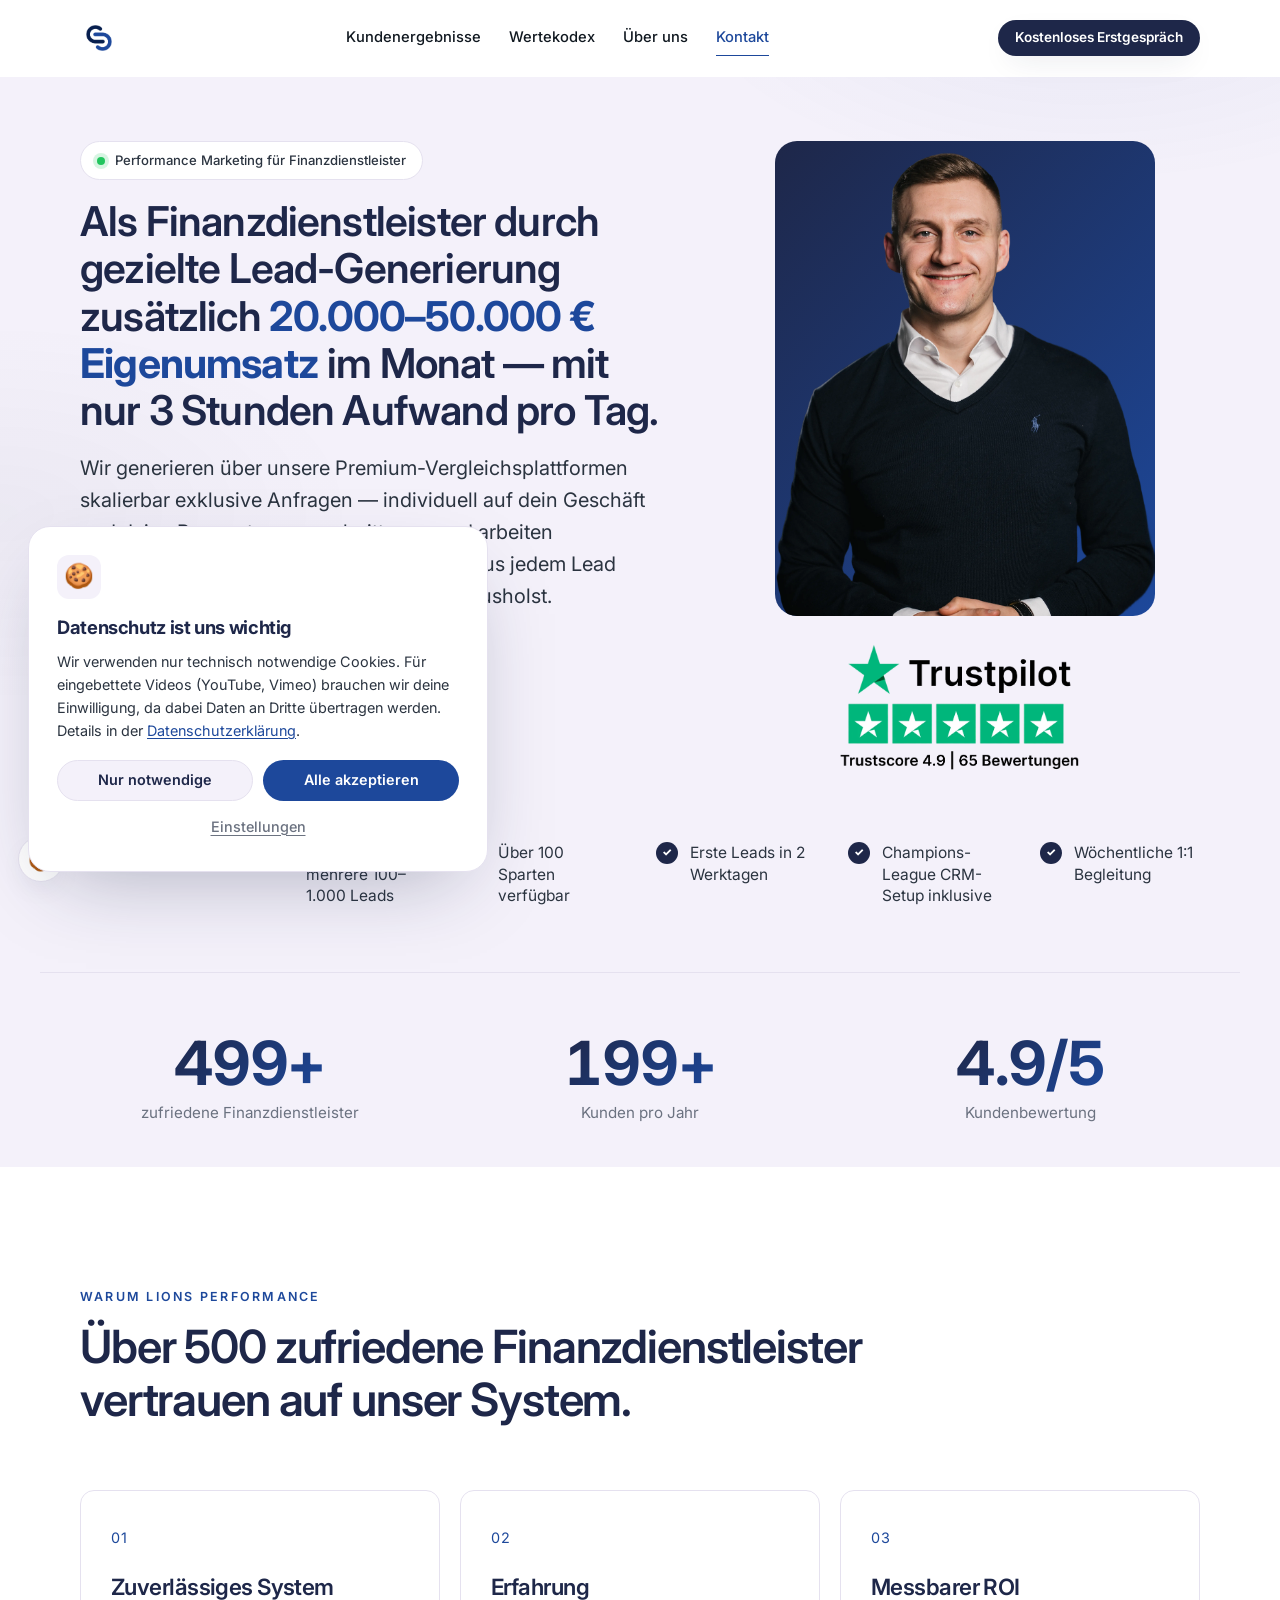
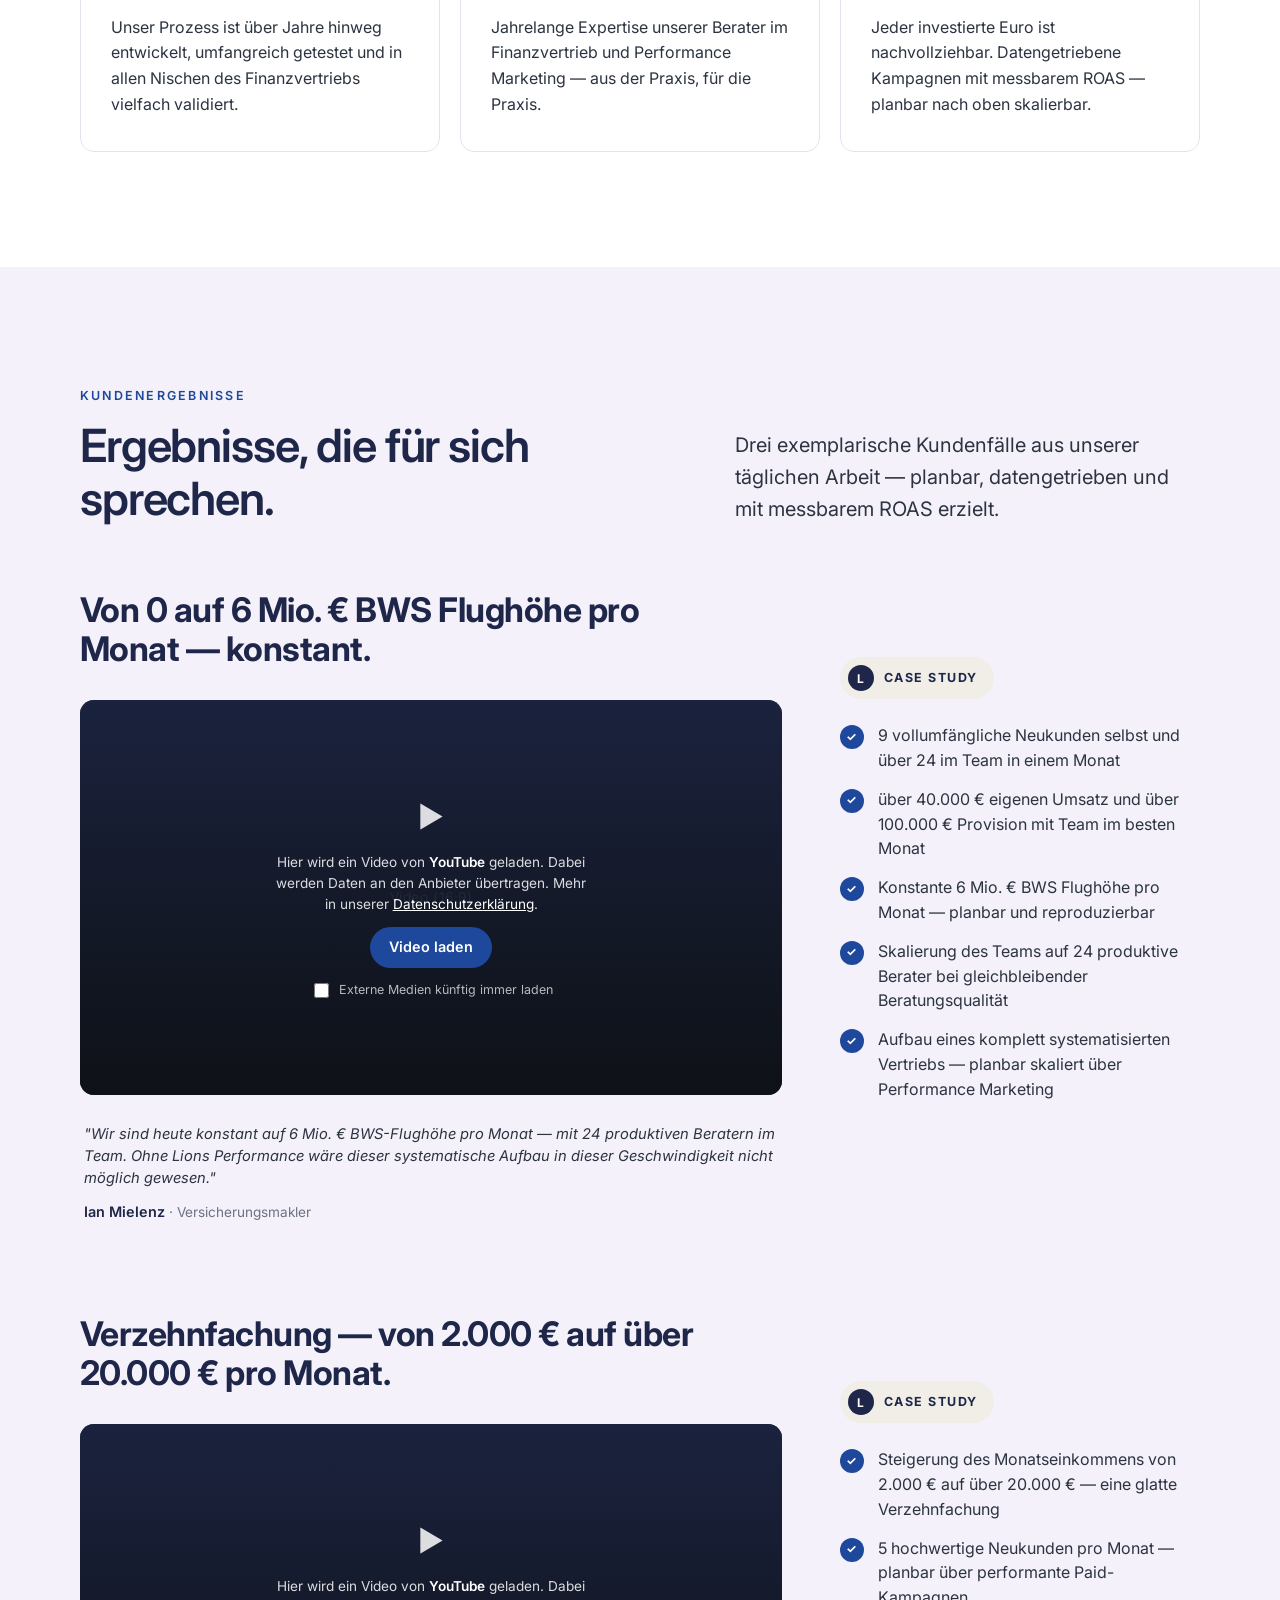
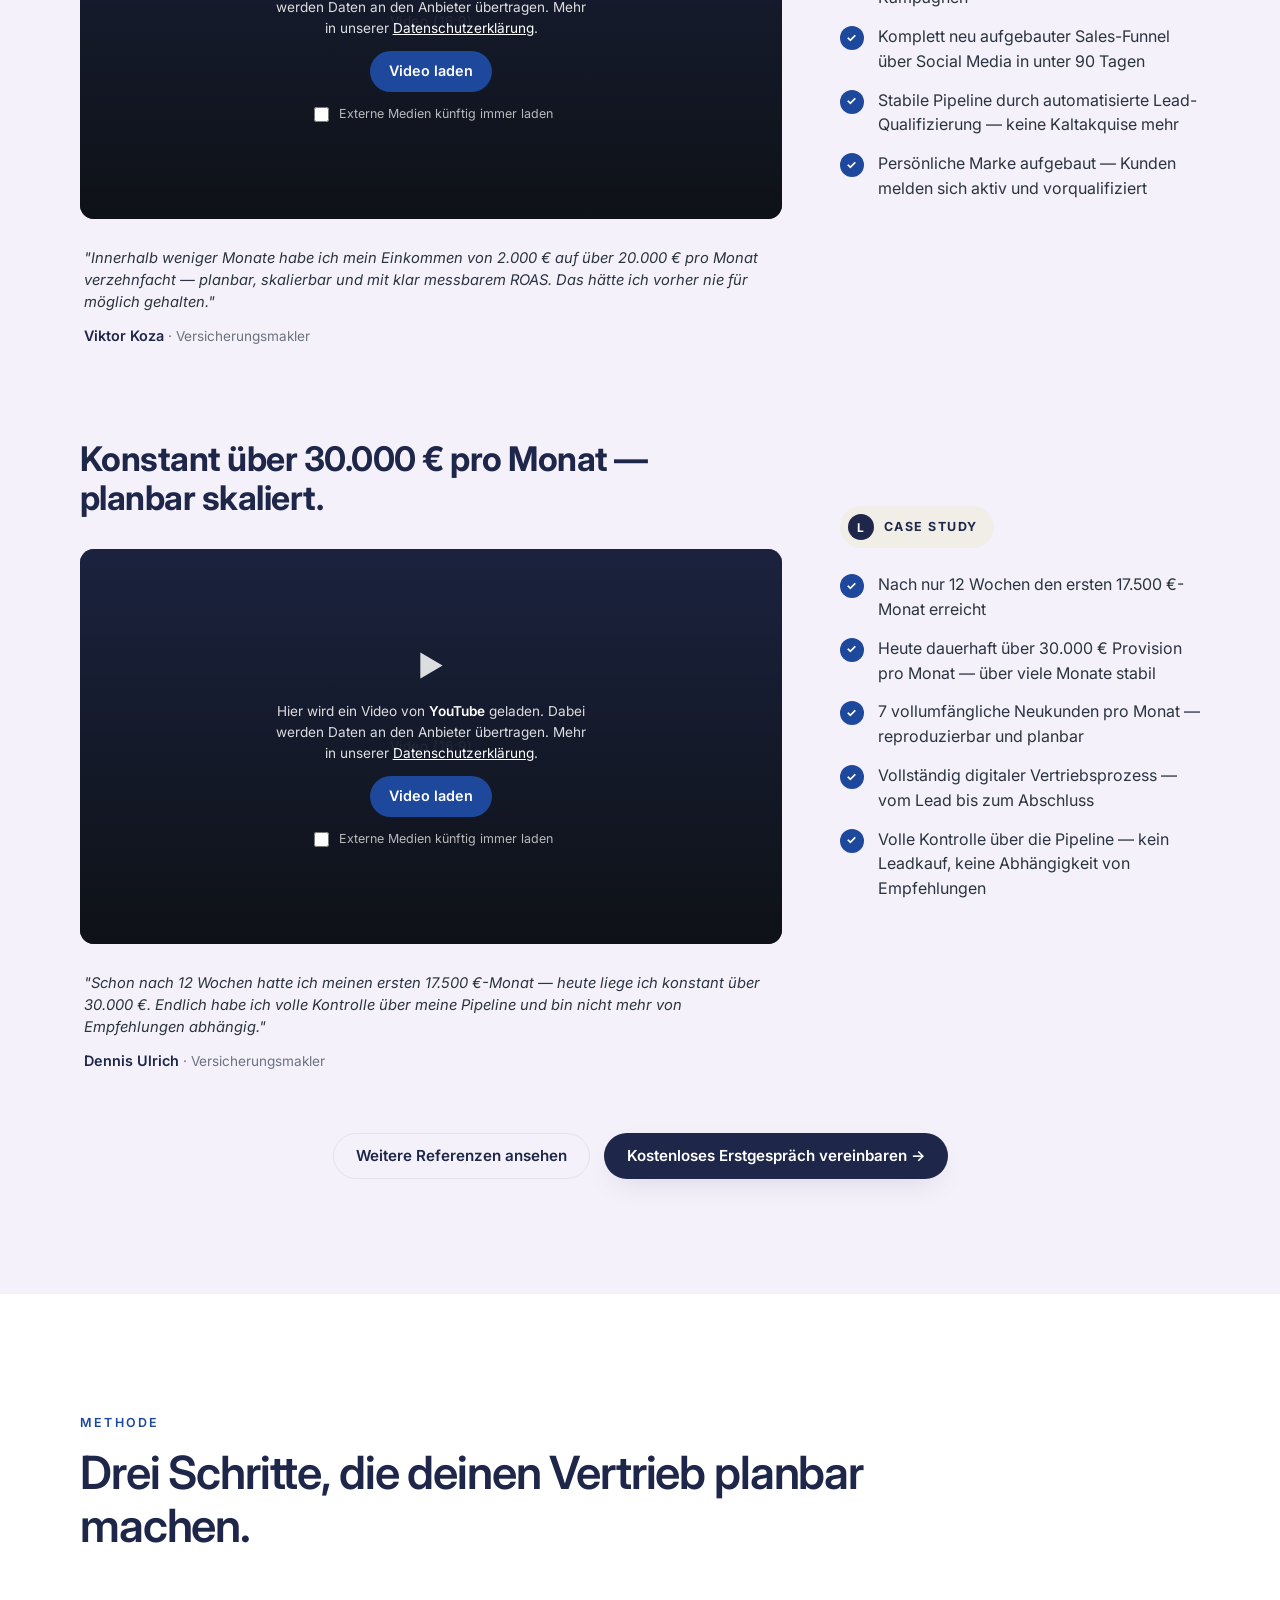
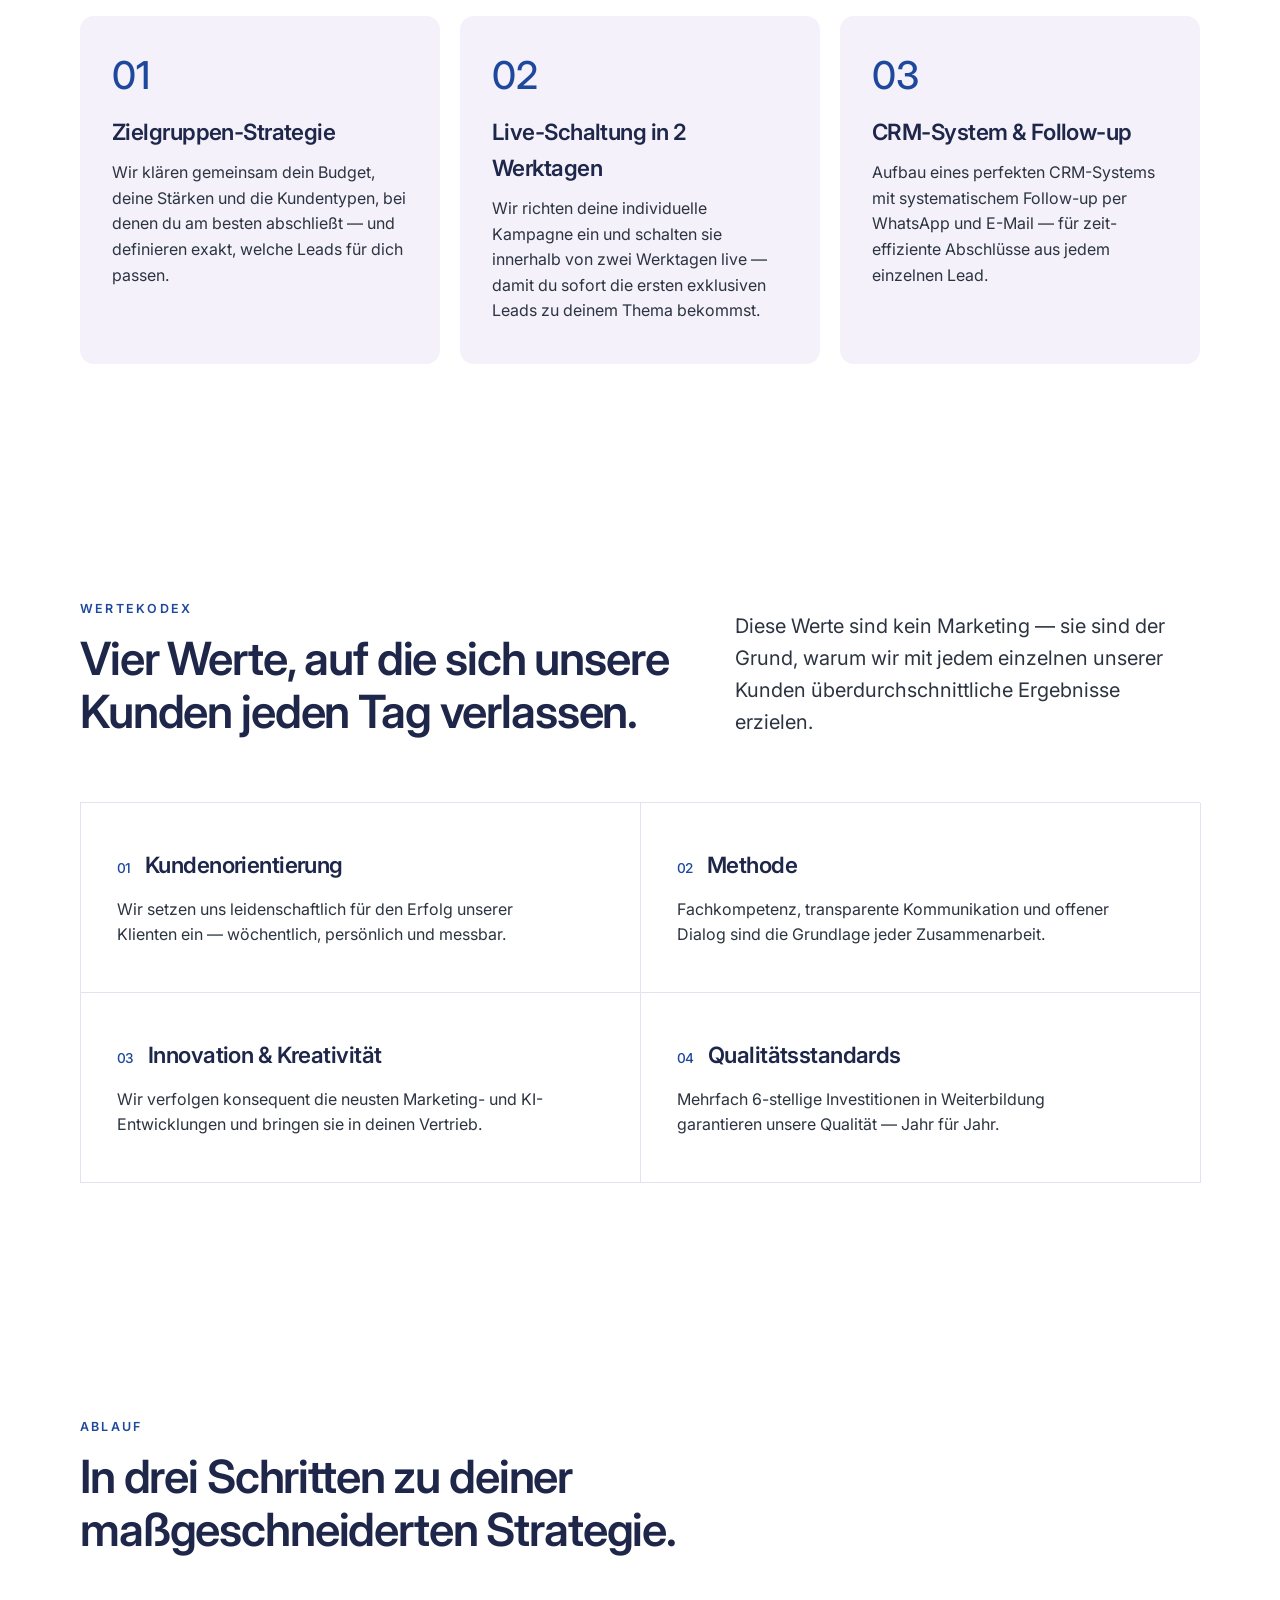
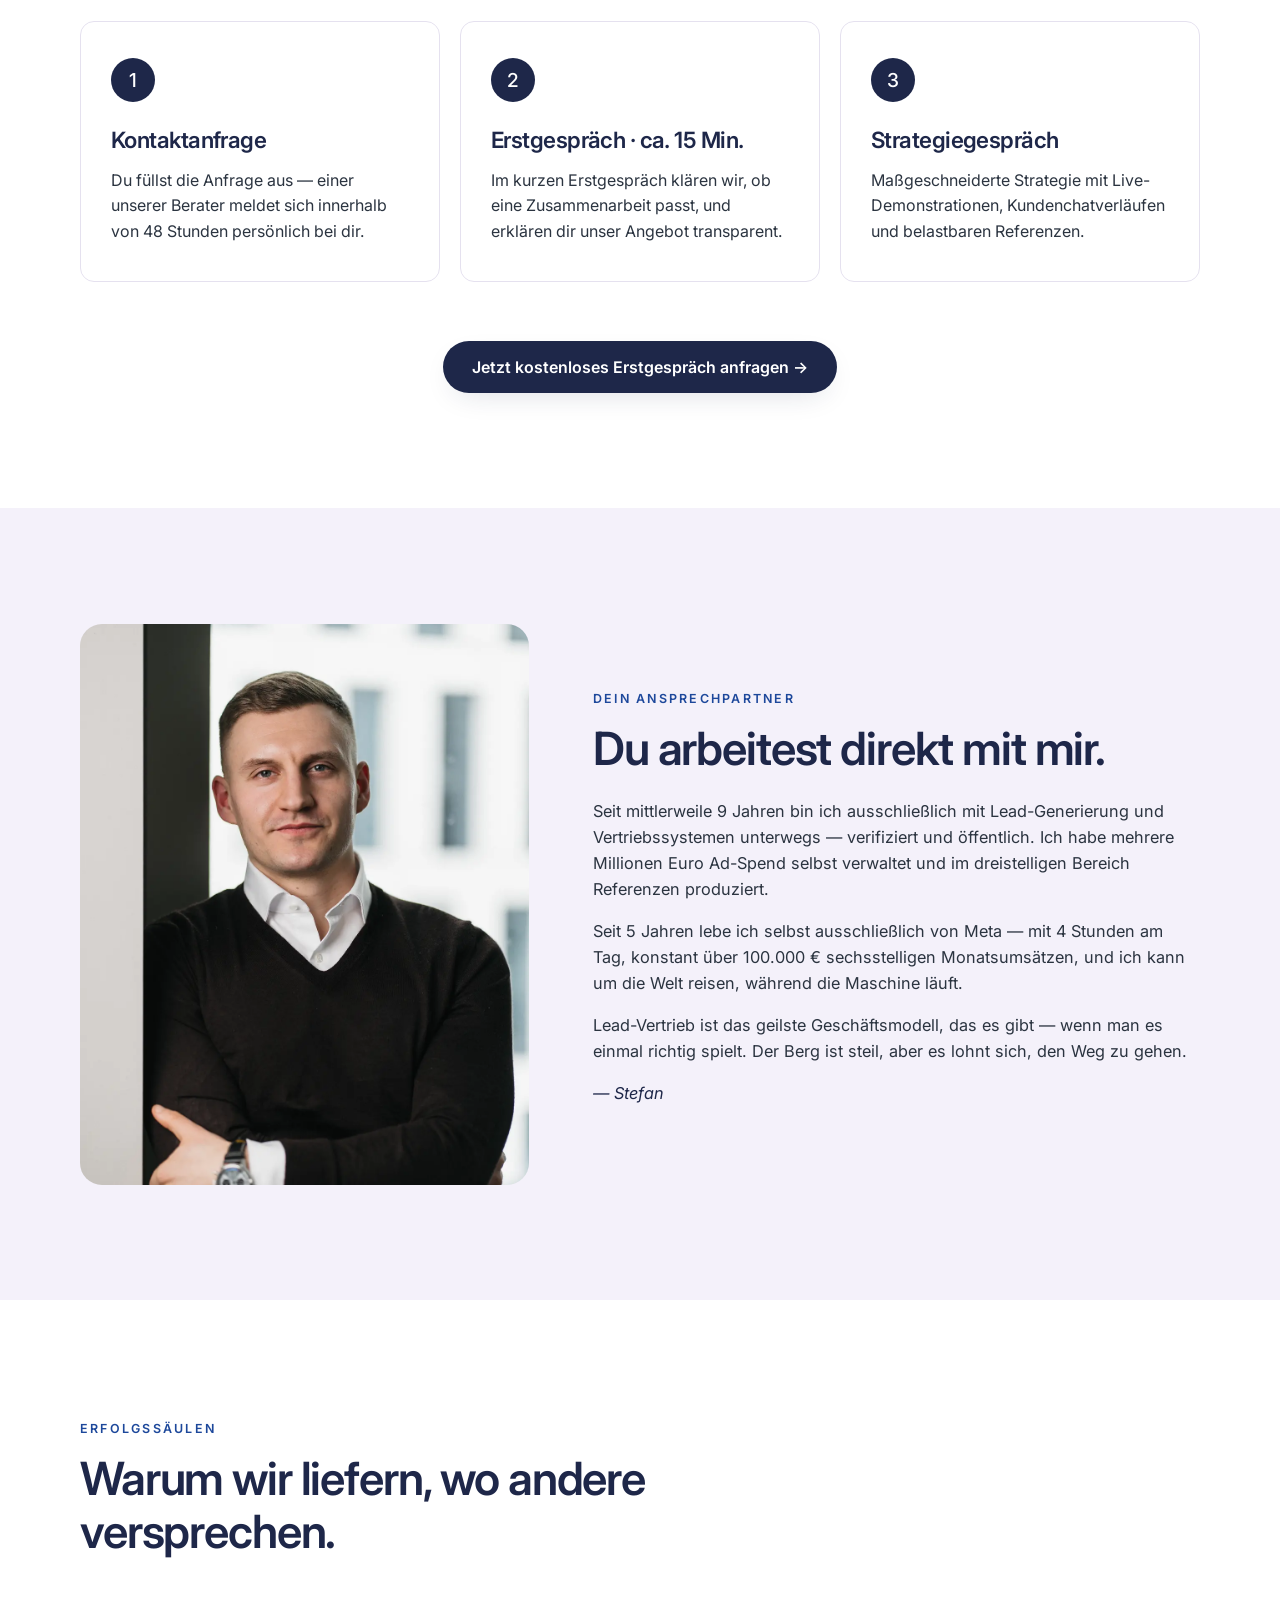
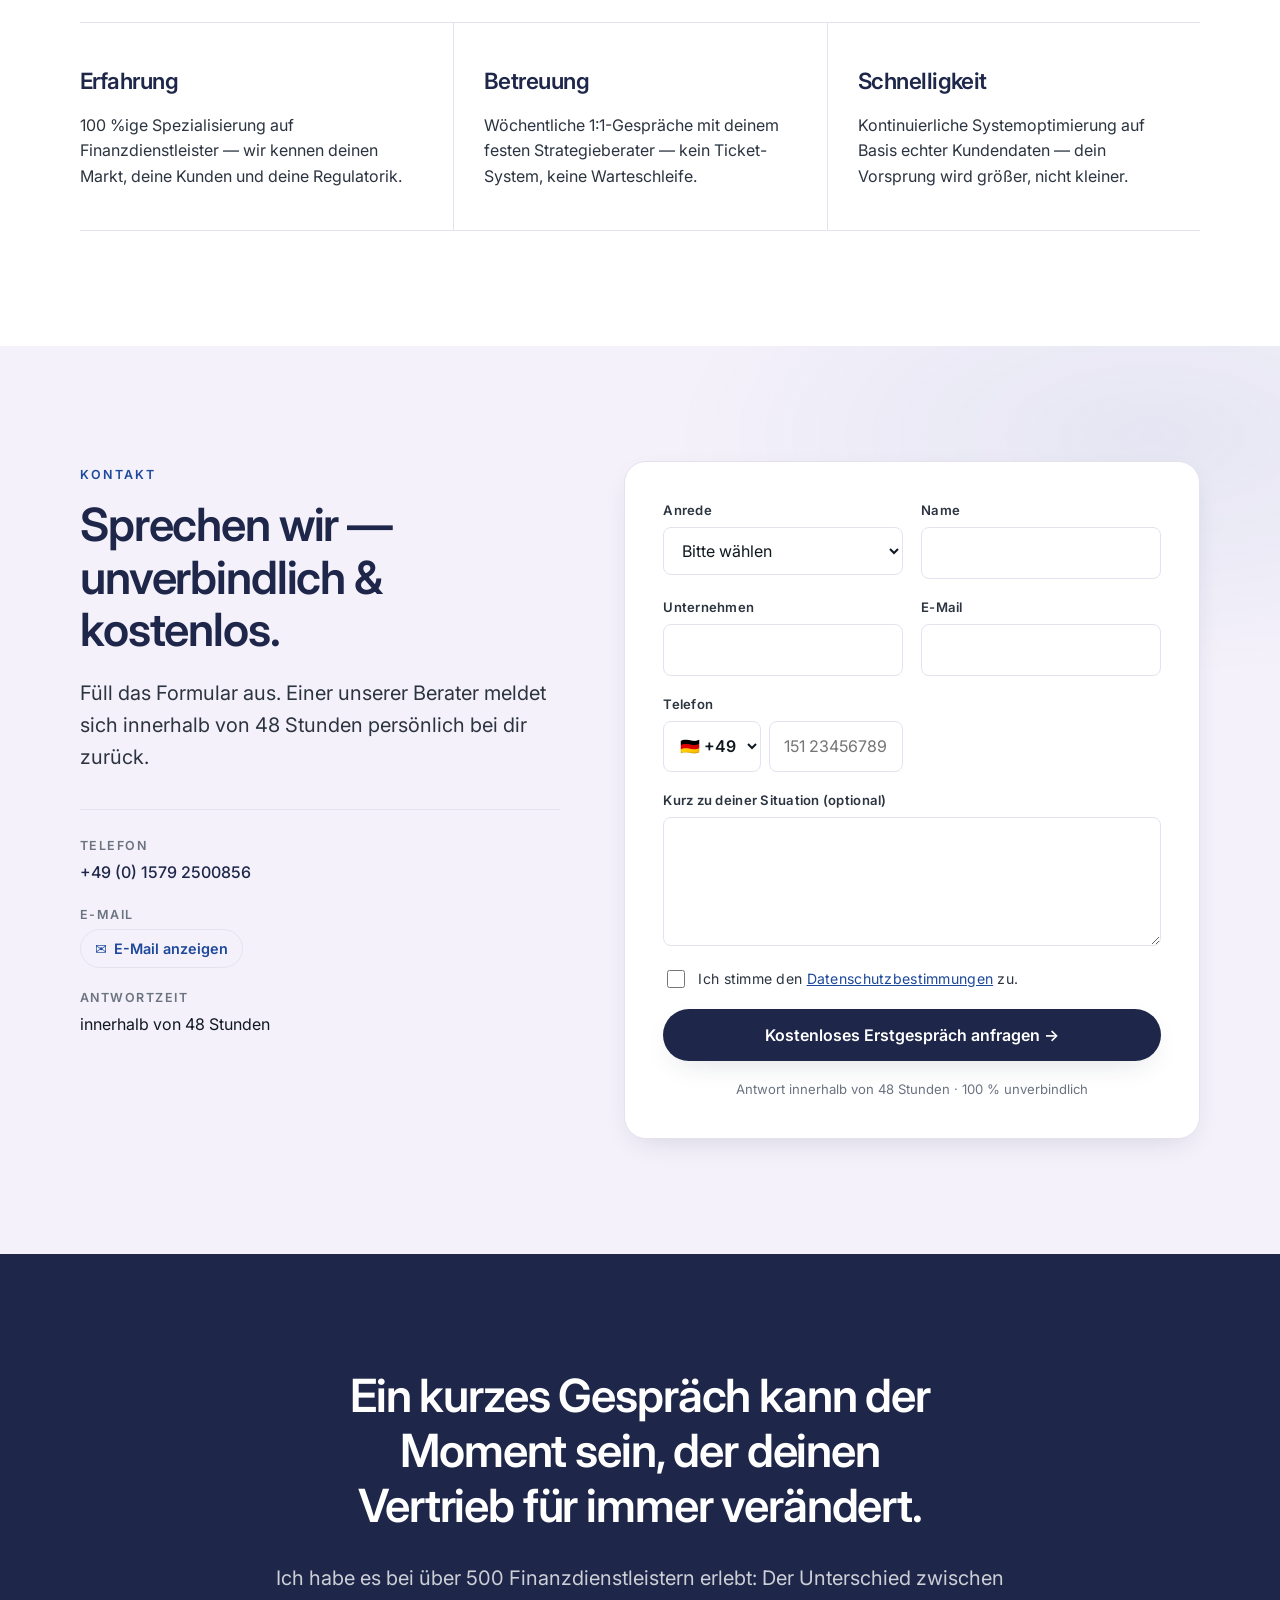
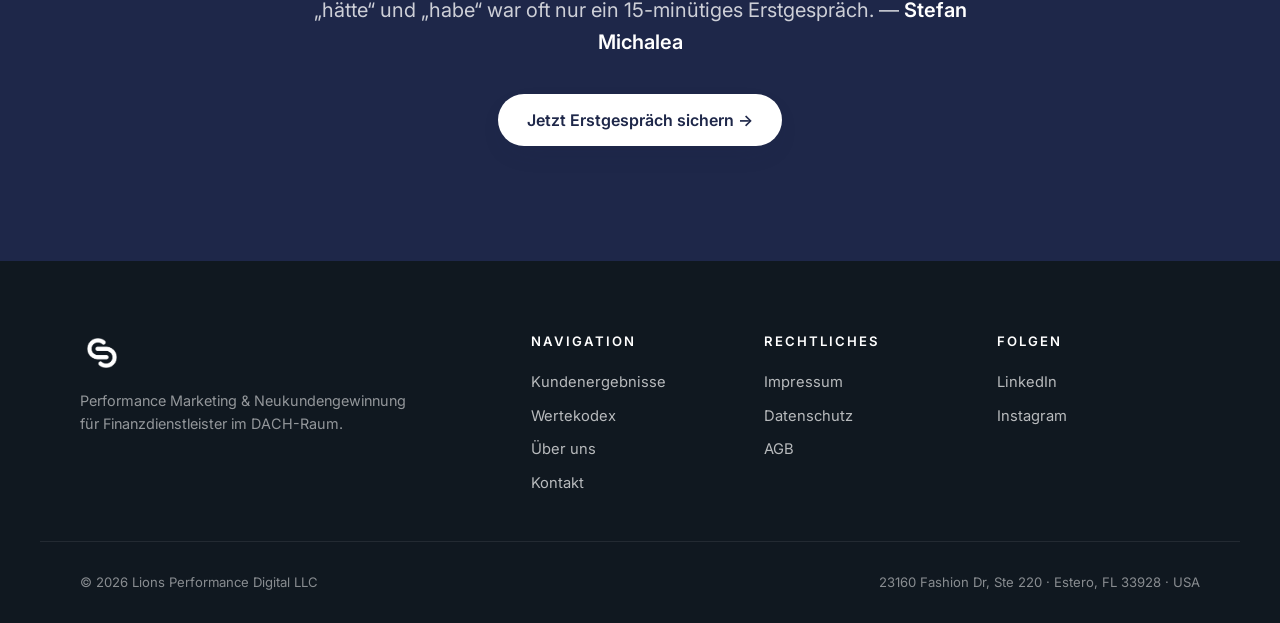
==== commit 22e6fb52: "Add files via upload" ====
--- a/index.html
+++ b/index.html
@@ -172,7 +172,7 @@
                         Von 0 auf 6 Mio. € BWS Flughöhe pro Monat &mdash; konstant.
                     </h3>
                     <div class="case__video">
-                        <iframe src="https://www.youtube.com/embed/q24wCTXeLfk?start=14" title="Ian Mielenz – Lions Performance Erfahrungsbericht" loading="lazy" allow="accelerometer; autoplay; clipboard-write; encrypted-media; gyroscope; picture-in-picture; web-share" allowfullscreen></iframe>
+                        <iframe data-cookiesrc="https://www.youtube.com/embed/q24wCTXeLfk?start=14" title="Ian Mielenz – Lions Performance Erfahrungsbericht" loading="lazy" allow="accelerometer; autoplay; clipboard-write; encrypted-media; gyroscope; picture-in-picture; web-share" allowfullscreen></iframe>
                     </div>
                     <div class="case__quote">
                         <p>"Wir sind heute konstant auf 6 Mio. € BWS-Flughöhe pro Monat &mdash; mit 24 produktiven Beratern im Team. Ohne Lions Performance wäre dieser systematische Aufbau in dieser Geschwindigkeit nicht möglich gewesen."</p>
@@ -205,7 +205,7 @@
                         Verzehnfachung &mdash; von 2.000 € auf über 20.000 € pro Monat.
                     </h3>
                     <div class="case__video">
-                        <iframe src="https://www.youtube.com/embed/63mc6WETAPY?start=16" title="Viktor Koza – Lions Performance Erfahrungsbericht" loading="lazy" allow="accelerometer; autoplay; clipboard-write; encrypted-media; gyroscope; picture-in-picture; web-share" allowfullscreen></iframe>
+                        <iframe data-cookiesrc="https://www.youtube.com/embed/63mc6WETAPY?start=16" title="Viktor Koza – Lions Performance Erfahrungsbericht" loading="lazy" allow="accelerometer; autoplay; clipboard-write; encrypted-media; gyroscope; picture-in-picture; web-share" allowfullscreen></iframe>
                     </div>
                     <div class="case__quote">
                         <p>"Innerhalb weniger Monate habe ich mein Einkommen von 2.000 € auf über 20.000 € pro Monat verzehnfacht &mdash; planbar, skalierbar und mit klar messbarem ROAS. Das hätte ich vorher nie für möglich gehalten."</p>
@@ -238,7 +238,7 @@
                         Konstant über 30.000 € pro Monat &mdash; planbar skaliert.
                     </h3>
                     <div class="case__video">
-                        <iframe src="https://www.youtube.com/embed/ItN4V4N_VzA?start=11" title="Dennis Ulrich – Lions Performance Erfahrungsbericht" loading="lazy" allow="accelerometer; autoplay; clipboard-write; encrypted-media; gyroscope; picture-in-picture; web-share" allowfullscreen></iframe>
+                        <iframe data-cookiesrc="https://www.youtube.com/embed/ItN4V4N_VzA?start=11" title="Dennis Ulrich – Lions Performance Erfahrungsbericht" loading="lazy" allow="accelerometer; autoplay; clipboard-write; encrypted-media; gyroscope; picture-in-picture; web-share" allowfullscreen></iframe>
                     </div>
                     <div class="case__quote">
                         <p>"Schon nach 12 Wochen hatte ich meinen ersten 17.500 €-Monat &mdash; heute liege ich konstant über 30.000 €. Endlich habe ich volle Kontrolle über meine Pipeline und bin nicht mehr von Empfehlungen abhängig."</p>
@@ -457,7 +457,7 @@
                 </li>
                 <li>
                     <span class="contact__label">E-Mail</span>
-                    <a href="mailto:michalea@lions-performance.com">michalea@lions-performance.com</a>
+                    <span class="email-protect" data-eu="info" data-ed="lions-performance.com" data-reveal></span>
                 </li>
                 <li>
                     <span class="contact__label">Antwortzeit</span>
@@ -467,6 +467,12 @@
         </div>
 
         <form class="contact__form" id="contactForm" novalidate>
+            <!-- Spamschutz: Honeypot — für Menschen unsichtbar, nur Bots füllen das aus -->
+            <div class="hp-field" aria-hidden="true">
+                <label for="hp_website">Website (bitte leer lassen)</label>
+                <input id="hp_website" name="hp_website" type="text" tabindex="-1" autocomplete="off" />
+            </div>
+
             <div class="field">
                 <label for="anrede">Anrede</label>
                 <select id="anrede" name="anrede" required>
@@ -494,7 +500,15 @@
 
             <div class="field">
                 <label for="telefon">Telefon</label>
-                <input id="telefon" name="telefon" type="tel" required autocomplete="tel" />
+                <div class="tel-group">
+                    <select id="telVorwahl" name="telVorwahl" aria-label="Ländervorwahl">
+                        <option value="+49" selected>🇩🇪 +49</option>
+                        <option value="+43">🇦🇹 +43</option>
+                        <option value="+41">🇨🇭 +41</option>
+                        <option value="+1">🇺🇸 +1</option>
+                    </select>
+                    <input id="telefon" name="telefon" type="tel" required autocomplete="tel" inputmode="tel" placeholder="151 23456789" />
+                </div>
             </div>
 
             <div class="field field--full">
@@ -521,7 +535,7 @@
             </p>
             <p class="form__error" id="formError" hidden>
                 Beim Senden ist ein Fehler aufgetreten. Bitte versuche es erneut oder schreib uns direkt an
-                <a href="mailto:michalea@lions-performance.com">michalea@lions-performance.com</a>.
+                <span class="email-protect" data-eu="info" data-ed="lions-performance.com" data-reveal></span>.
             </p>
         </form>
     </div>
--- a/styles.css
+++ b/styles.css
@@ -568,7 +568,7 @@
     box-shadow: var(--shadow-md);
 }
 .case__video::before {
-    content: "YouTube-Video (16:9)";
+    content: "Video (16:9)";
     position: absolute;
     inset: 0;
     display: flex;
@@ -944,6 +944,18 @@
     box-shadow: 0 0 0 4px rgba(29,72,155,.12);
 }
 .field textarea { resize: vertical; min-height: 90px; }
+
+/* Telefon mit Ländervorwahl */
+.tel-group { display: flex; gap: 8px; }
+.tel-group select {
+    width: auto;
+    flex: 0 0 auto;
+    padding-left: 12px;
+    padding-right: 8px;
+    font-weight: 600;
+    cursor: pointer;
+}
+.tel-group input { flex: 1 1 auto; min-width: 0; }
 
 .field--checkbox {
     flex-direction: row;
@@ -1223,3 +1235,289 @@
     *, *::before, *::after { animation-duration: .001s !important; transition-duration: .001s !important; }
     html { scroll-behavior: auto; }
 }
+
+/* =========================================================
+   COOKIE CONSENT — Banner, Einstellungen, Medien-Sperre
+========================================================= */
+.cc-banner,
+.cc-modal,
+.cc-reopen { font-family: 'Inter', system-ui, -apple-system, Segoe UI, Roboto, sans-serif; }
+
+/* ----- Banner (unten) ----- */
+.cc-banner {
+    position: fixed;
+    left: clamp(12px, 3vw, 28px);
+    right: clamp(12px, 3vw, 28px);
+    bottom: clamp(12px, 3vw, 28px);
+    z-index: 2000;
+    max-width: 460px;
+    background: var(--c-white);
+    border: 1px solid var(--c-line);
+    border-radius: var(--radius-lg);
+    box-shadow: var(--shadow-lg);
+    padding: clamp(20px, 3vw, 28px);
+    transform: translateY(140%);
+    opacity: 0;
+    transition: transform .5s var(--ease), opacity .4s var(--ease);
+}
+.cc-banner.is-visible { transform: translateY(0); opacity: 1; }
+
+.cc-banner__icon {
+    width: 44px; height: 44px;
+    display: grid; place-items: center;
+    border-radius: 12px;
+    background: var(--c-base);
+    font-size: 1.5rem;
+    margin-bottom: 14px;
+}
+.cc-banner__title {
+    font-size: 1.15rem;
+    font-weight: 700;
+    color: var(--c-primary);
+    margin-bottom: 8px;
+    letter-spacing: -.02em;
+}
+.cc-banner__text {
+    font-size: .9rem;
+    line-height: 1.6;
+    color: var(--c-ink-2);
+    margin-bottom: 18px;
+}
+.cc-banner__text a { color: var(--c-accent); text-decoration: underline; text-underline-offset: 2px; }
+
+.cc-actions { display: flex; flex-direction: column; gap: 10px; }
+.cc-actions__row { display: flex; gap: 10px; }
+.cc-actions__row .cc-btn { flex: 1; }
+
+.cc-btn {
+    display: inline-flex;
+    align-items: center;
+    justify-content: center;
+    gap: 6px;
+    padding: 12px 18px;
+    border-radius: 999px;
+    font-size: .9rem;
+    font-weight: 600;
+    line-height: 1;
+    cursor: pointer;
+    transition: transform .15s var(--ease), background .2s var(--ease), border-color .2s var(--ease), color .2s var(--ease);
+    border: 1px solid transparent;
+    white-space: nowrap;
+}
+.cc-btn:active { transform: translateY(1px); }
+.cc-btn--primary { background: var(--c-accent); color: #fff; }
+.cc-btn--primary:hover { background: var(--c-accent-2); }
+.cc-btn--ghost { background: var(--c-base); color: var(--c-primary); border-color: var(--c-line); }
+.cc-btn--ghost:hover { background: var(--c-base-2); }
+.cc-btn--text {
+    background: none;
+    color: var(--c-muted);
+    padding: 8px;
+    font-weight: 500;
+    text-decoration: underline;
+    text-underline-offset: 3px;
+}
+.cc-btn--text:hover { color: var(--c-primary); }
+
+/* ----- Modal / Einstellungen ----- */
+.cc-modal {
+    position: fixed;
+    inset: 0;
+    z-index: 2100;
+    display: flex;
+    align-items: center;
+    justify-content: center;
+    padding: 20px;
+    background: rgba(16, 24, 32, .55);
+    backdrop-filter: blur(4px);
+    -webkit-backdrop-filter: blur(4px);
+    opacity: 0;
+    visibility: hidden;
+    transition: opacity .3s var(--ease), visibility .3s var(--ease);
+}
+.cc-modal.is-open { opacity: 1; visibility: visible; }
+.cc-modal__card {
+    width: 100%;
+    max-width: 540px;
+    max-height: 90vh;
+    overflow-y: auto;
+    background: var(--c-white);
+    border-radius: var(--radius-lg);
+    box-shadow: var(--shadow-lg);
+    padding: clamp(22px, 4vw, 36px);
+    transform: translateY(16px) scale(.98);
+    transition: transform .35s var(--ease);
+}
+.cc-modal.is-open .cc-modal__card { transform: translateY(0) scale(1); }
+
+.cc-modal__title {
+    font-size: 1.4rem;
+    font-weight: 700;
+    color: var(--c-primary);
+    margin-bottom: 8px;
+}
+.cc-modal__intro {
+    font-size: .92rem;
+    color: var(--c-ink-2);
+    line-height: 1.6;
+    margin-bottom: 22px;
+}
+.cc-modal__intro a { color: var(--c-accent); text-decoration: underline; }
+
+/* Kategorie-Zeile */
+.cc-cat {
+    display: flex;
+    align-items: flex-start;
+    justify-content: space-between;
+    gap: 16px;
+    padding: 18px 0;
+    border-top: 1px solid var(--c-line);
+}
+.cc-cat__title {
+    display: flex;
+    align-items: center;
+    gap: 8px;
+    font-weight: 600;
+    color: var(--c-primary);
+    margin-bottom: 4px;
+}
+.cc-cat__tag {
+    font-size: .7rem;
+    font-weight: 600;
+    color: var(--c-accent);
+    background: var(--c-base);
+    padding: 3px 8px;
+    border-radius: 999px;
+    letter-spacing: .03em;
+}
+.cc-cat__desc { font-size: .85rem; color: var(--c-muted); line-height: 1.55; }
+
+/* Toggle-Switch */
+.cc-switch { position: relative; flex: 0 0 auto; width: 46px; height: 26px; }
+.cc-switch input { position: absolute; opacity: 0; width: 0; height: 0; }
+.cc-switch__slider {
+    position: absolute;
+    inset: 0;
+    background: #cfd3dc;
+    border-radius: 999px;
+    transition: background .25s var(--ease);
+}
+.cc-switch__slider::before {
+    content: "";
+    position: absolute;
+    top: 3px; left: 3px;
+    width: 20px; height: 20px;
+    background: #fff;
+    border-radius: 50%;
+    box-shadow: 0 1px 3px rgba(0,0,0,.25);
+    transition: transform .25s var(--ease);
+}
+.cc-switch input:checked + .cc-switch__slider { background: var(--c-accent); }
+.cc-switch input:checked + .cc-switch__slider::before { transform: translateX(20px); }
+.cc-switch input:disabled + .cc-switch__slider { background: var(--c-accent); opacity: .5; cursor: not-allowed; }
+.cc-switch input:focus-visible + .cc-switch__slider { outline: 2px solid var(--c-accent); outline-offset: 2px; }
+
+.cc-modal__actions {
+    display: flex;
+    gap: 10px;
+    margin-top: 26px;
+    flex-wrap: wrap;
+}
+.cc-modal__actions .cc-btn { flex: 1; min-width: 140px; }
+
+/* ----- Reopen-Button (Widerruf) ----- */
+.cc-reopen {
+    position: fixed;
+    left: 18px;
+    bottom: 18px;
+    z-index: 1900;
+    width: 46px; height: 46px;
+    display: grid; place-items: center;
+    background: var(--c-white);
+    border: 1px solid var(--c-line);
+    border-radius: 50%;
+    box-shadow: var(--shadow);
+    font-size: 1.35rem;
+    cursor: pointer;
+    transition: transform .2s var(--ease), box-shadow .2s var(--ease);
+}
+.cc-reopen:hover { transform: translateY(-2px) scale(1.05); box-shadow: var(--shadow-lg); }
+
+/* ----- Medien-Sperre (blockierte YouTube/Vimeo Embeds) ----- */
+.cc-mediablock {
+    position: absolute;
+    inset: 0;
+    z-index: 2;
+    display: flex;
+    flex-direction: column;
+    align-items: center;
+    justify-content: center;
+    gap: 12px;
+    text-align: center;
+    padding: 24px;
+    background:
+        linear-gradient(180deg, rgba(30,39,73,.78), rgba(14,17,22,.92));
+    color: #fff;
+}
+.cc-mediablock__icon { font-size: 1.8rem; opacity: .85; }
+.cc-mediablock__text {
+    font-size: .85rem;
+    line-height: 1.55;
+    max-width: 320px;
+    color: rgba(255,255,255,.85);
+}
+.cc-mediablock__text strong { color: #fff; font-weight: 600; }
+.cc-mediablock .cc-btn--primary { background: var(--c-accent); }
+.cc-mediablock .cc-btn--primary:hover { background: var(--c-accent-2); }
+.cc-mediablock__always {
+    display: inline-flex;
+    align-items: center;
+    gap: 7px;
+    font-size: .78rem;
+    color: rgba(255,255,255,.7);
+    cursor: pointer;
+}
+.cc-mediablock__always input { accent-color: var(--c-accent); width: 15px; height: 15px; cursor: pointer; }
+
+@media (max-width: 520px) {
+    .cc-banner { max-width: none; }
+    .cc-actions__row { flex-direction: column; }
+}
+
+@media (prefers-reduced-motion: reduce) {
+    .cc-banner, .cc-modal, .cc-modal__card { transition: none; }
+}
+
+/* =========================================================
+   E-MAIL-SPAMSCHUTZ — Reveal-Button & Honeypot
+========================================================= */
+.email-reveal {
+    display: inline-flex;
+    align-items: center;
+    gap: 7px;
+    padding: 7px 14px;
+    border-radius: 999px;
+    background: var(--c-base);
+    border: 1px solid var(--c-line);
+    color: var(--c-accent);
+    font-size: .9rem;
+    font-weight: 600;
+    cursor: pointer;
+    transition: background .2s var(--ease), border-color .2s var(--ease), transform .15s var(--ease);
+}
+.email-reveal:hover { background: var(--c-base-2); border-color: var(--c-accent); }
+.email-reveal:active { transform: translateY(1px); }
+.email-link { color: var(--c-accent); text-decoration: none; }
+.email-link:hover { text-decoration: underline; text-underline-offset: 2px; }
+
+/* Honeypot: für Menschen unsichtbar, für Bots ein Köder */
+.hp-field {
+    position: absolute !important;
+    left: -9999px !important;
+    top: auto;
+    width: 1px;
+    height: 1px;
+    overflow: hidden;
+    opacity: 0;
+    pointer-events: none;
+}
